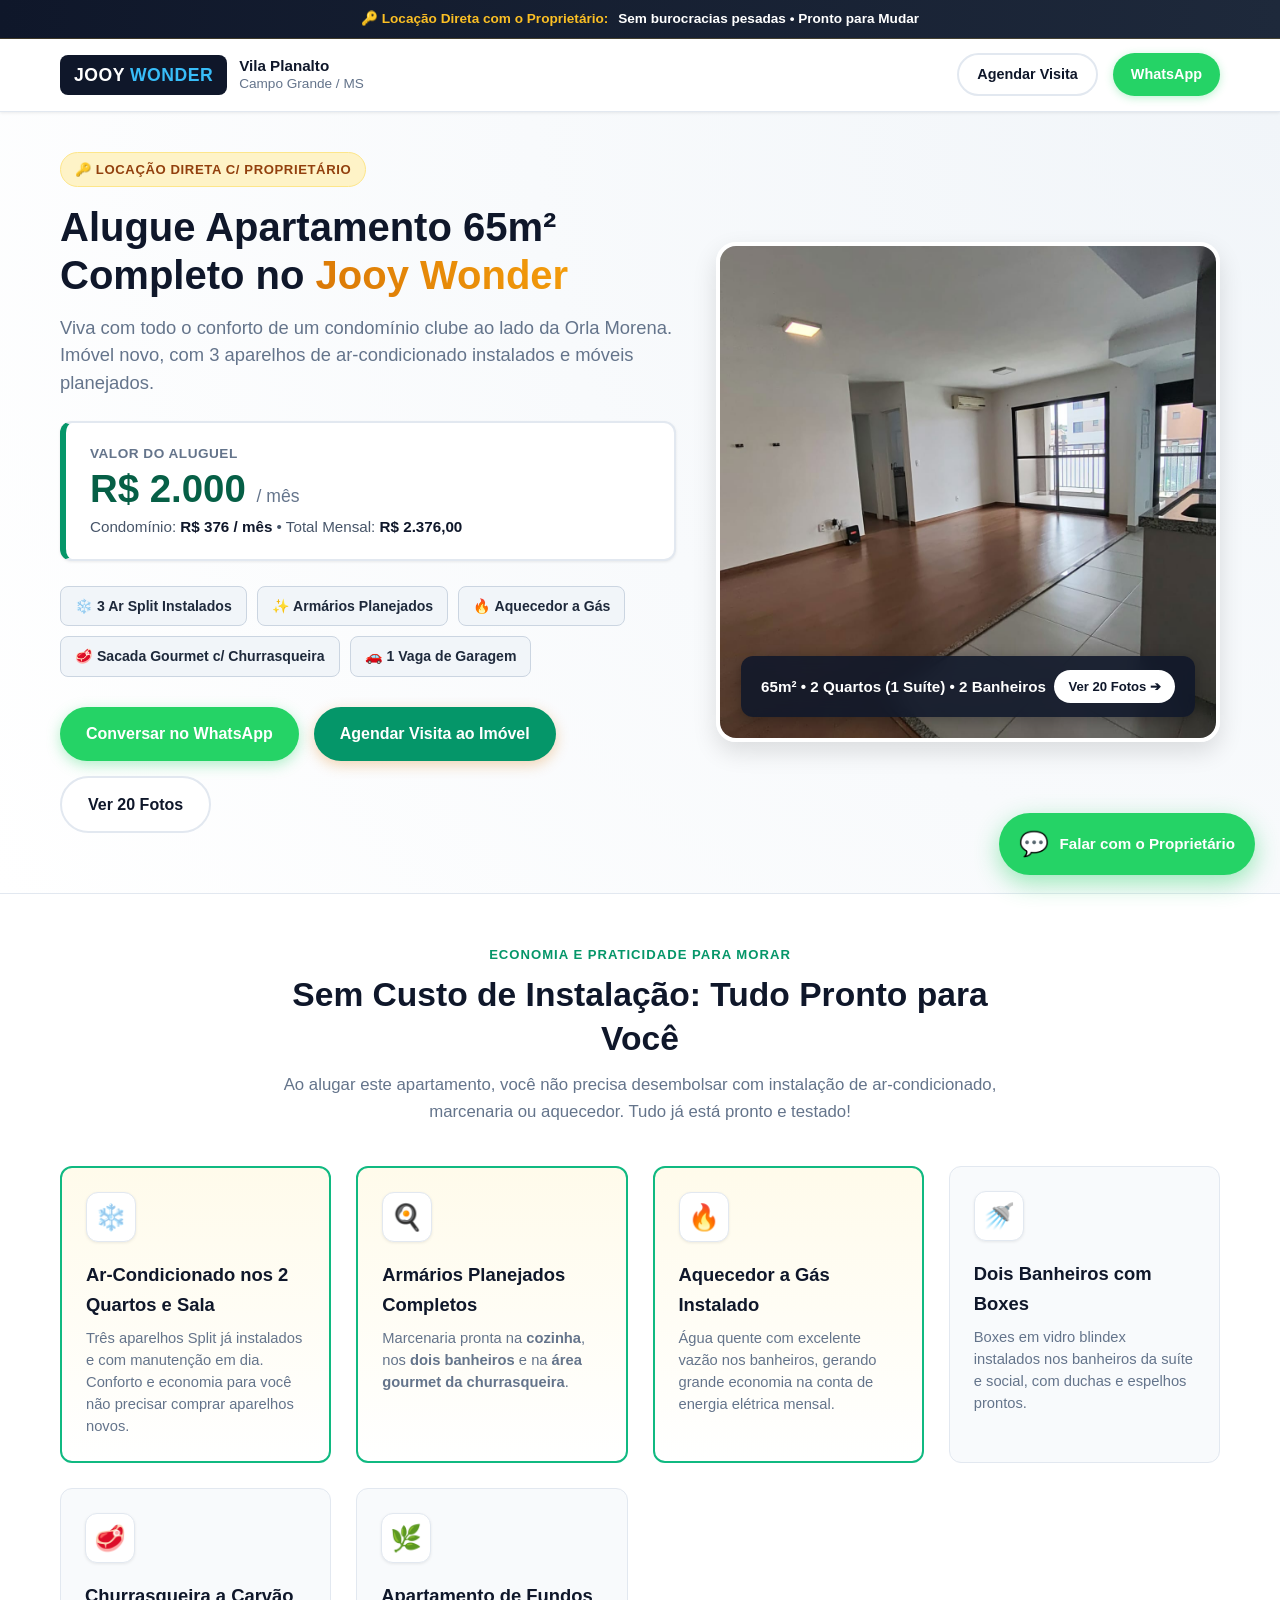
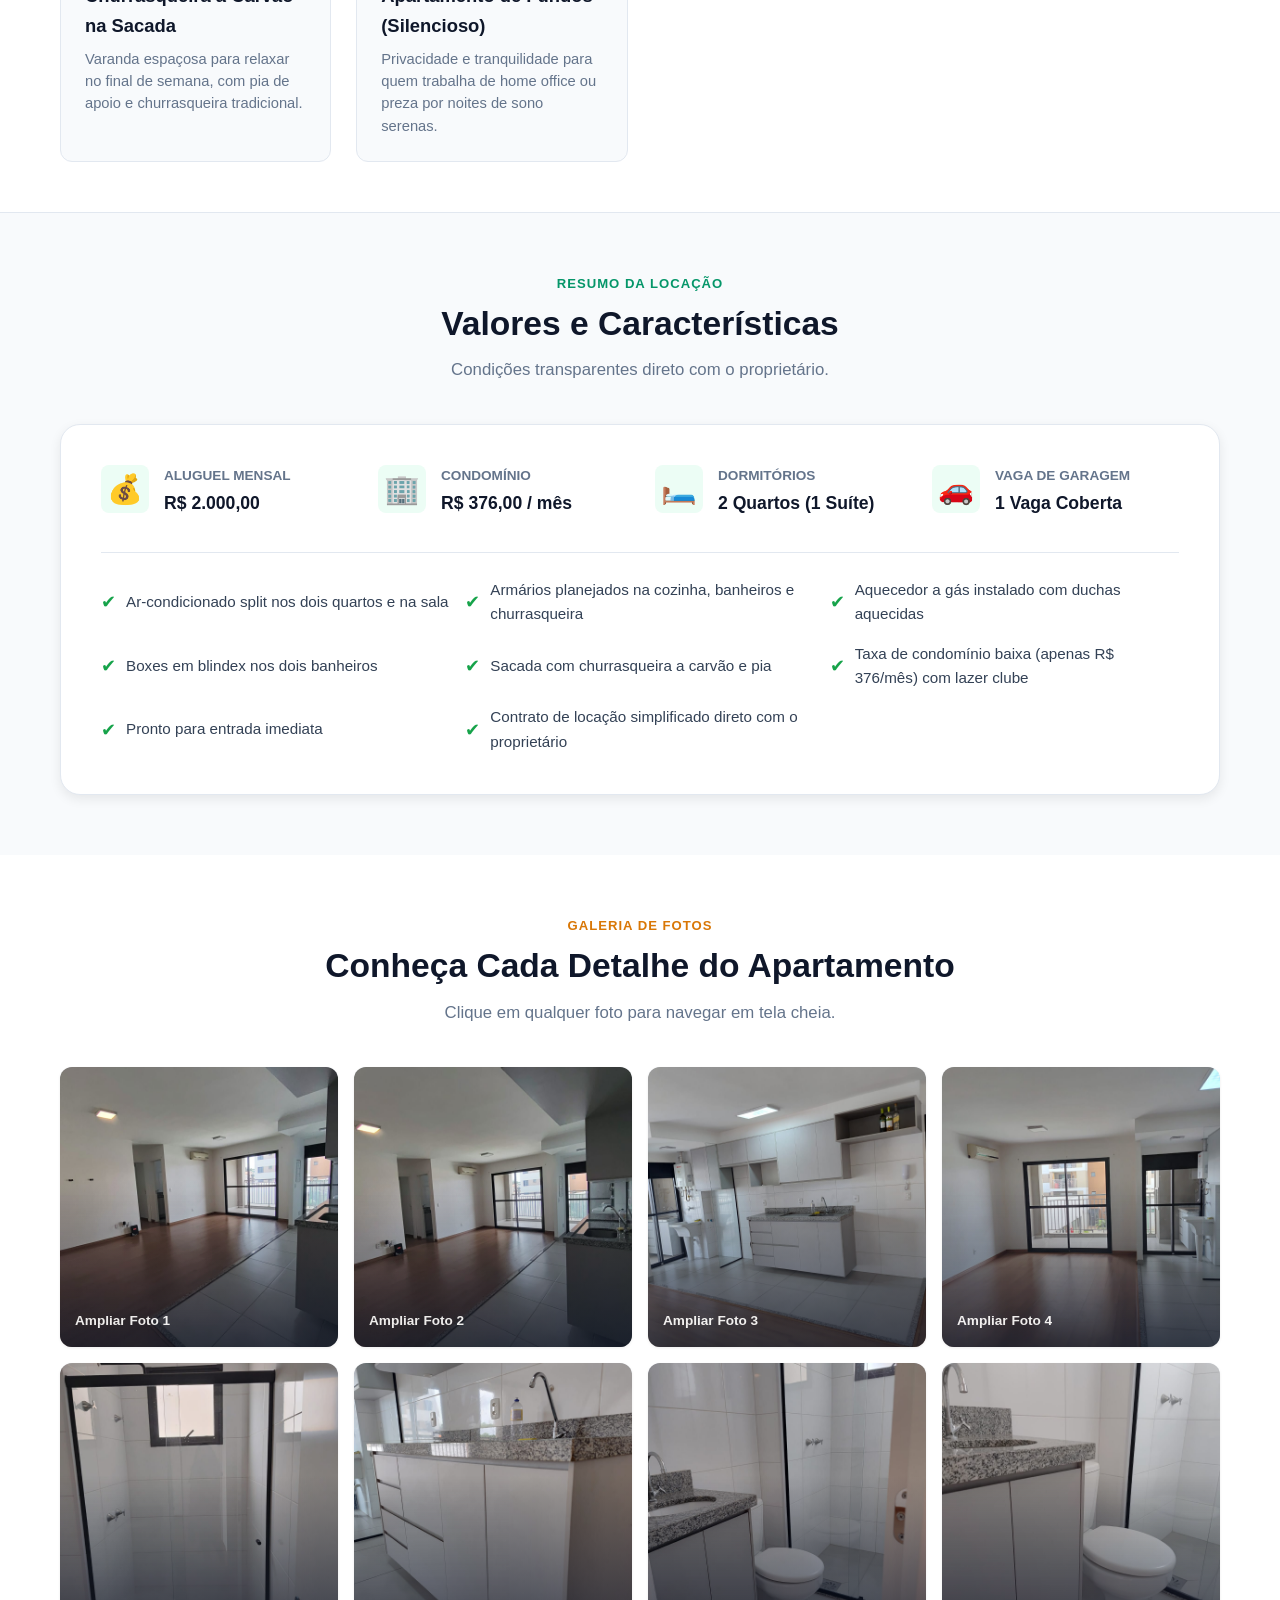
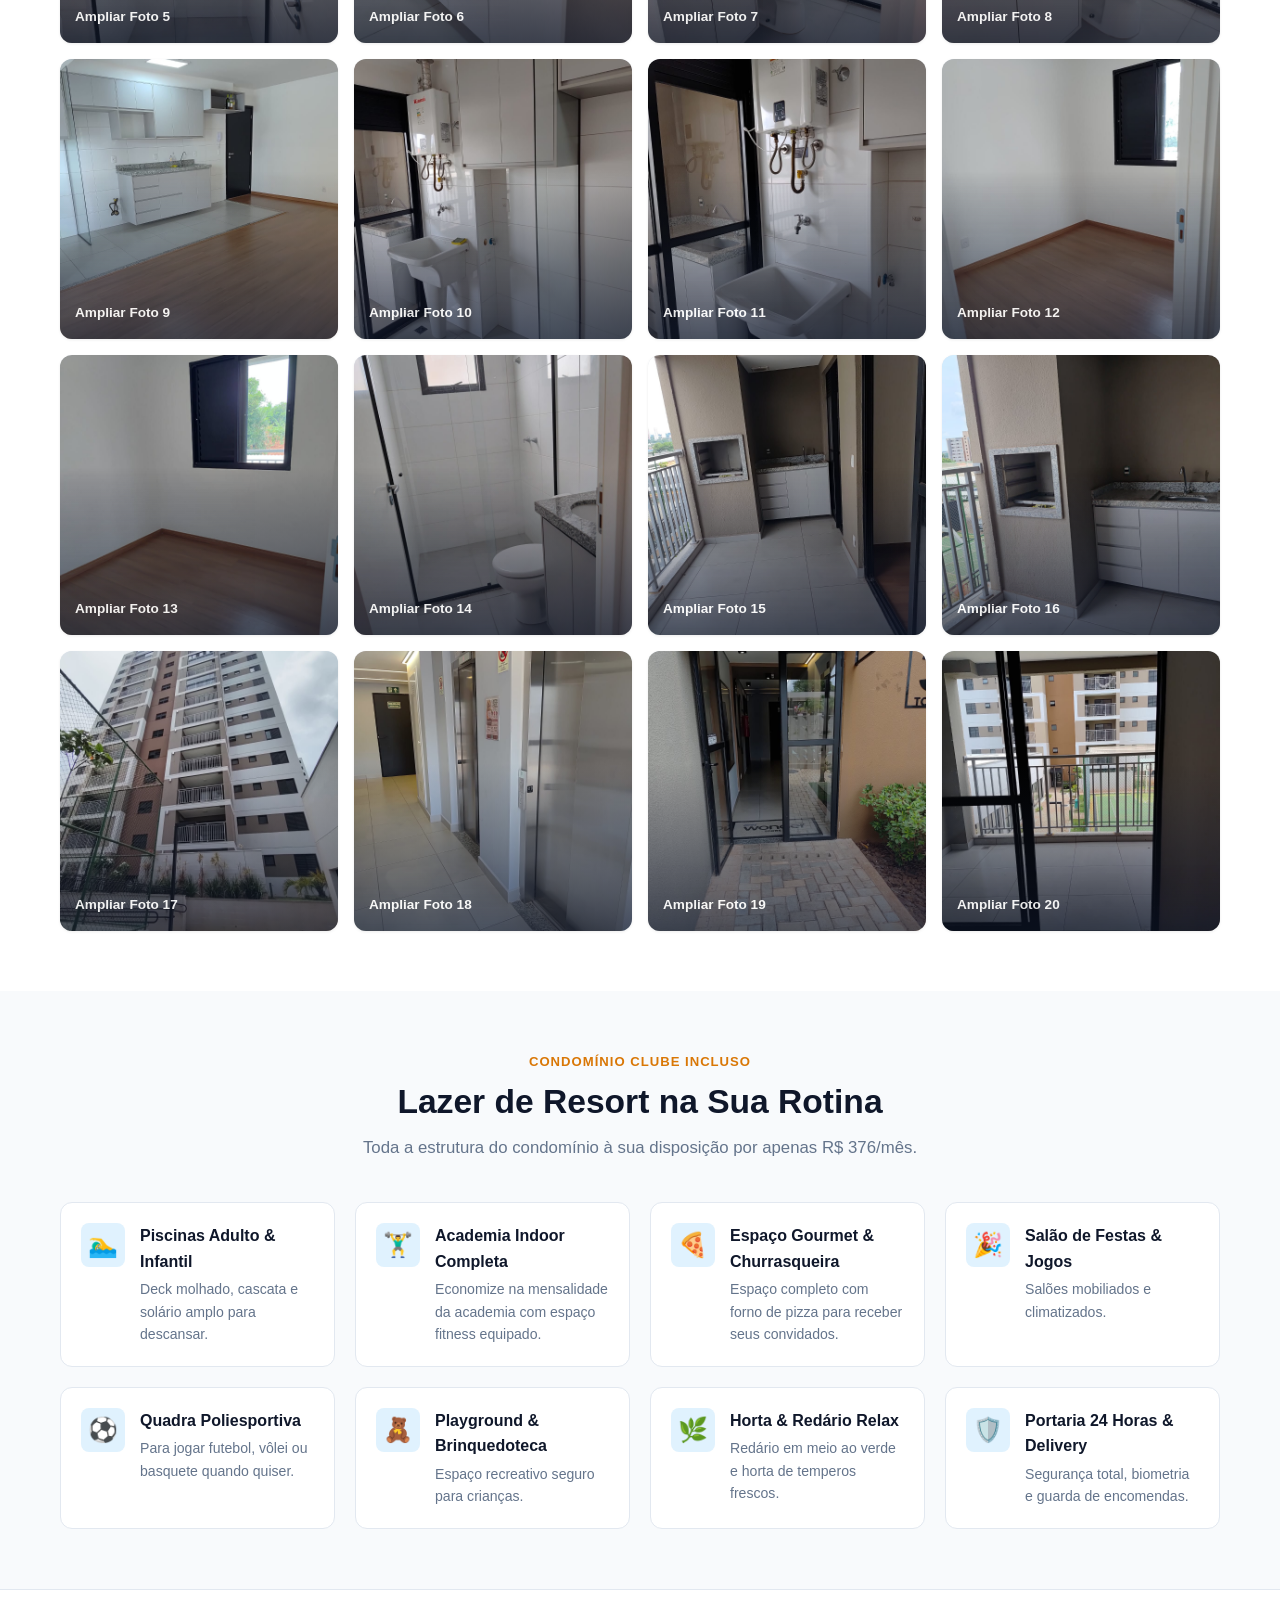
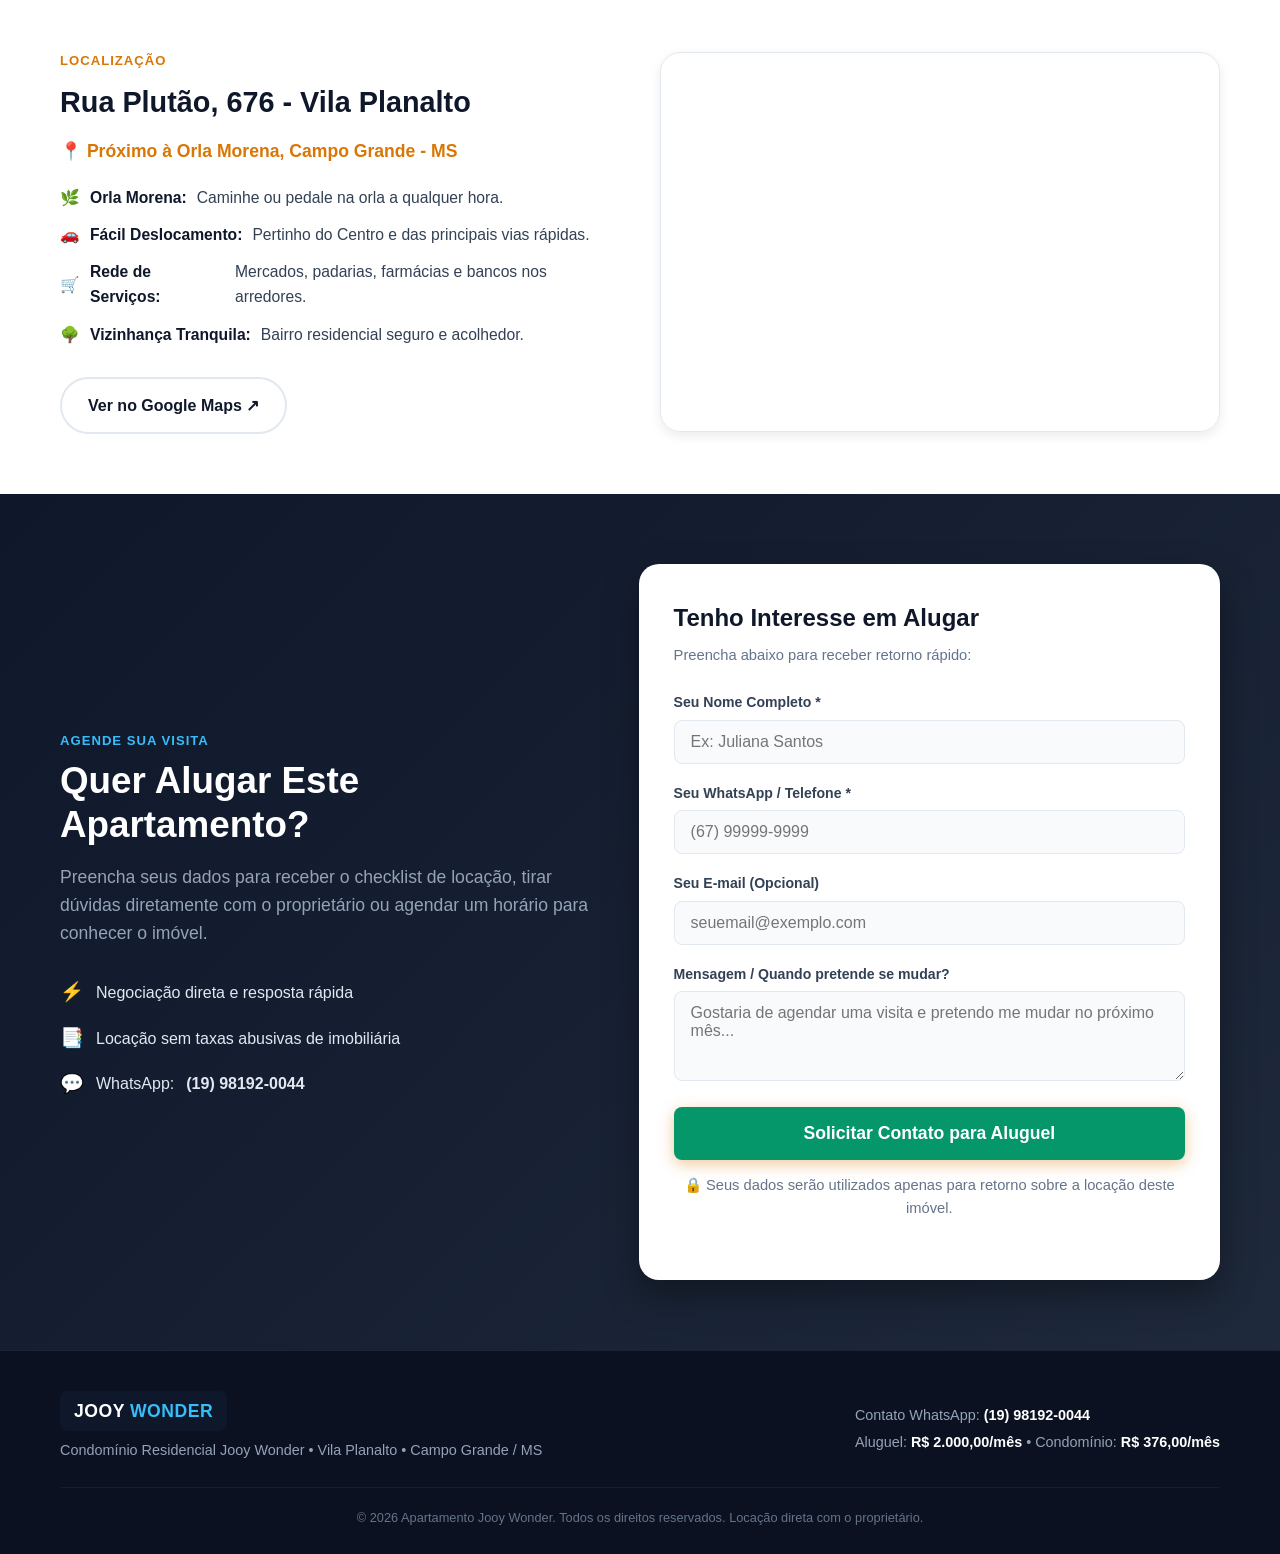
==== aluguel.html @ 32f5e523 "feat: landing pages Jooy Wonder (venda e aluguel), integracao sheets e gtm" ====
<!DOCTYPE html>
<html lang="pt-BR">
<head>
  <meta charset="UTF-8">
  <meta name="viewport" content="width=device-width, initial-scale=1.0">
  <title>Aluguel: Apartamento 65m² Jooy Wonder com Suíte, Churrasqueira e 3 Splits | Campo Grande/MS</title>
  <meta name="description" content="Aluguel direto de apartamento no Condomínio Jooy Wonder, Vila Planalto, Campo Grande/MS. R$ 2.000/mês + cond. R$ 376. 2 quartos (1 suíte), 3 ar split, armários planejados e aquecedor a gás.">

  <!-- Google Tag Manager -->
  <script>(function(w,d,s,l,i){w[l]=w[l]||[];w[l].push({'gtm.start':
  new Date().getTime(),event:'gtm.js'});var f=d.getElementsByTagName(s)[0],
  j=d.createElement(s),dl=l!='dataLayer'?'&l='+l:'';j.async=true;j.src=
  'https://www.googletagmanager.com/gtm.js?id='+i+dl;f.parentNode.insertBefore(j,f);
  })(window,document,'script','dataLayer','GTM-WONDER01');</script>
  <!-- End Google Tag Manager -->

  <!-- Folha de Estilos Principal -->
  <link rel="stylesheet" href="assets/css/style.css">
</head>
<body data-page-type="Aluguel">
  <!-- Google Tag Manager (noscript) -->
  <noscript><iframe src="https://www.googletagmanager.com/ns.html?id=GTM-WONDER01"
  height="0" width="0" style="display:none;visibility:hidden"></iframe></noscript>
  <!-- End Google Tag Manager (noscript) -->

  <!-- Barra Superior de Destaque -->
  <div class="top-notice-bar">
    🔑 Locação Direta com o Proprietário: <span>Sem burocracias pesadas • Pronto para Mudar</span>
  </div>

  <!-- Cabeçalho / Navbar -->
  <header class="site-header">
    <div class="container header-inner">
      <div class="logo-wrap">
        <div class="logo-badge">JOOY <span>WONDER</span></div>
        <div class="logo-sub">
          <strong>Vila Planalto</strong>
          Campo Grande / MS
        </div>
      </div>
      <div class="header-actions">
        <a href="#contato" class="btn btn-outline" style="padding: 8px 18px; font-size: 0.9rem;">Agendar Visita</a>
        <a href="https://wa.me/5519981920044" target="_blank" class="btn-header-wa btn-whatsapp">
          <span>WhatsApp</span>
        </a>
      </div>
    </div>
  </header>

  <!-- Hero Section -->
  <section class="hero-section">
    <div class="container hero-grid">
      <!-- Coluna da Esquerda: Textos e Chamada -->
      <div class="hero-text">
        <div class="tag-badge">🔑 Locação Direta c/ Proprietário</div>
        <h1 class="hero-title">
          Alugue Apartamento 65m² Completo no <span class="highlight">Jooy Wonder</span>
        </h1>
        <p class="hero-subtitle">
          Viva com todo o conforto de um condomínio clube ao lado da Orla Morena. Imóvel novo, com 3 aparelhos de ar-condicionado instalados e móveis planejados.
        </p>

        <!-- Preço e Condomínio -->
        <div class="price-card" style="border-left-color: #059669;">
          <div class="price-label">Valor do Aluguel</div>
          <div class="price-val" style="color: #065f46;">R$ 2.000 <span style="font-size: 1.1rem; font-weight: normal; color: var(--text-muted);">/ mês</span></div>
          <div class="price-sub">Condomínio: <strong>R$ 376 / mês</strong> • Total Mensal: <strong>R$ 2.376,00</strong></div>
        </div>

        <!-- Chips de Diferenciais Reais -->
        <div class="hero-chips">
          <div class="hero-chip">❄️ 3 Ar Split Instalados</div>
          <div class="hero-chip">✨ Armários Planejados</div>
          <div class="hero-chip">🔥 Aquecedor a Gás</div>
          <div class="hero-chip">🥩 Sacada Gourmet c/ Churrasqueira</div>
          <div class="hero-chip">🚗 1 Vaga de Garagem</div>
        </div>

        <!-- Ações do Hero -->
        <div class="hero-actions">
          <a href="https://wa.me/5519981920044" class="btn btn-whatsapp-hero btn-whatsapp">
            <span>Conversar no WhatsApp</span>
          </a>
          <a href="#contato" class="btn btn-primary" style="background-color: #059669;">
            Agendar Visita ao Imóvel
          </a>
          <a href="#galeria" class="btn btn-outline">
            Ver 20 Fotos
          </a>
        </div>
      </div>

      <!-- Coluna da Direita: Imagem de Destaque -->
      <div class="hero-media-wrapper">
        <img src="assets/images/foto-01.jpeg" alt="Apartamento para Aluguel Residencial Jooy Wonder" class="hero-image-main">
        <div class="hero-floating-badge">
          <div>
            <span>65m² • 2 Quartos (1 Suíte) • 2 Banheiros</span>
          </div>
          <a href="#galeria" class="btn-ver-fotos">Ver 20 Fotos ➔</a>
        </div>
      </div>
    </div>
  </section>

  <!-- Seção de Destaques Exclusivos (Ar, Planejados, Aquecedor, etc.) -->
  <section class="section-highlights">
    <div class="container">
      <div class="section-header">
        <div class="section-tag" style="color: #059669;">Economia e Praticidade para Morar</div>
        <h2 class="section-title">Sem Custo de Instalação: Tudo Pronto para Você</h2>
        <p class="section-desc">
          Ao alugar este apartamento, você não precisa desembolsar com instalação de ar-condicionado, marcenaria ou aquecedor. Tudo já está pronto e testado!
        </p>
      </div>

      <div class="highlights-grid">
        <!-- Card 1: 3 Ar-condicionados Split -->
        <div class="highlight-card featured-card" style="border-color: #10b981;">
          <div class="highlight-icon">❄️</div>
          <h4>Ar-Condicionado nos 2 Quartos e Sala</h4>
          <p>Três aparelhos Split já instalados e com manutenção em dia. Conforto e economia para você não precisar comprar aparelhos novos.</p>
        </div>

        <!-- Card 2: Armários Planejados -->
        <div class="highlight-card featured-card" style="border-color: #10b981;">
          <div class="highlight-icon">🍳</div>
          <h4>Armários Planejados Completos</h4>
          <p>Marcenaria pronta na <strong>cozinha</strong>, nos <strong>dois banheiros</strong> e na <strong>área gourmet da churrasqueira</strong>.</p>
        </div>

        <!-- Card 3: Aquecedor a Gás -->
        <div class="highlight-card featured-card" style="border-color: #10b981;">
          <div class="highlight-icon">🔥</div>
          <h4>Aquecedor a Gás Instalado</h4>
          <p>Água quente com excelente vazão nos banheiros, gerando grande economia na conta de energia elétrica mensal.</p>
        </div>

        <!-- Card 4: Boxes Blindex e Duchas -->
        <div class="highlight-card">
          <div class="highlight-icon">🚿</div>
          <h4>Dois Banheiros com Boxes</h4>
          <p>Boxes em vidro blindex instalados nos banheiros da suíte e social, com duchas e espelhos prontos.</p>
        </div>

        <!-- Card 5: Sacada Gourmet -->
        <div class="highlight-card">
          <div class="highlight-icon">🥩</div>
          <h4>Churrasqueira a Carvão na Sacada</h4>
          <p>Varanda espaçosa para relaxar no final de semana, com pia de apoio e churrasqueira tradicional.</p>
        </div>

        <!-- Card 6: Torre Silenciosa -->
        <div class="highlight-card">
          <div class="highlight-icon">🌿</div>
          <h4>Apartamento de Fundos (Silencioso)</h4>
          <p>Privacidade e tranquilidade para quem trabalha de home office ou preza por noites de sono serenas.</p>
        </div>
      </div>
    </div>
  </section>

  <!-- Ficha Técnica Completa -->
  <section class="section-specs">
    <div class="container">
      <div class="section-header">
        <div class="section-tag" style="color: #059669;">Resumo da Locação</div>
        <h2 class="section-title">Valores e Características</h2>
        <p class="section-desc">Condições transparentes direto com o proprietário.</p>
      </div>

      <div class="specs-wrapper">
        <div class="specs-grid">
          <div class="spec-item">
            <div class="spec-item-icon" style="background:#ecfdf5; color:#059669;">💰</div>
            <div class="spec-item-info">
              <h5>Aluguel Mensal</h5>
              <p>R$ 2.000,00</p>
            </div>
          </div>
          <div class="spec-item">
            <div class="spec-item-icon" style="background:#ecfdf5; color:#059669;">🏢</div>
            <div class="spec-item-info">
              <h5>Condomínio</h5>
              <p>R$ 376,00 / mês</p>
            </div>
          </div>
          <div class="spec-item">
            <div class="spec-item-icon" style="background:#ecfdf5; color:#059669;">🛏️</div>
            <div class="spec-item-info">
              <h5>Dormitórios</h5>
              <p>2 Quartos (1 Suíte)</p>
            </div>
          </div>
          <div class="spec-item">
            <div class="spec-item-icon" style="background:#ecfdf5; color:#059669;">🚗</div>
            <div class="spec-item-info">
              <h5>Vaga de Garagem</h5>
              <p>1 Vaga Coberta</p>
            </div>
          </div>
        </div>

        <div class="spec-features-list">
          <div class="feature-check-item">
            <span class="check">✔</span> Ar-condicionado split nos dois quartos e na sala
          </div>
          <div class="feature-check-item">
            <span class="check">✔</span> Armários planejados na cozinha, banheiros e churrasqueira
          </div>
          <div class="feature-check-item">
            <span class="check">✔</span> Aquecedor a gás instalado com duchas aquecidas
          </div>
          <div class="feature-check-item">
            <span class="check">✔</span> Boxes em blindex nos dois banheiros
          </div>
          <div class="feature-check-item">
            <span class="check">✔</span> Sacada com churrasqueira a carvão e pia
          </div>
          <div class="feature-check-item">
            <span class="check">✔</span> Taxa de condomínio baixa (apenas R$ 376/mês) com lazer clube
          </div>
          <div class="feature-check-item">
            <span class="check">✔</span> Pronto para entrada imediata
          </div>
          <div class="feature-check-item">
            <span class="check">✔</span> Contrato de locação simplificado direto com o proprietário
          </div>
        </div>
      </div>
    </div>
  </section>

  <!-- Galeria com as 20 Fotos Reais -->
  <section class="section-gallery" id="galeria">
    <div class="container">
      <div class="section-header">
        <div class="section-tag">Galeria de Fotos</div>
        <h2 class="section-title">Conheça Cada Detalhe do Apartamento</h2>
        <p class="section-desc">Clique em qualquer foto para navegar em tela cheia.</p>
      </div>

      <div class="gallery-grid">
        <div class="gallery-card">
          <img src="assets/images/foto-01.jpeg" class="gallery-thumb" alt="Sala ampla e conceito aberto">
          <div class="gallery-overlay"><span>Ampliar Foto 1</span></div>
        </div>
        <div class="gallery-card">
          <img src="assets/images/foto-02.jpeg" class="gallery-thumb" alt="Cozinha com armários sob medida">
          <div class="gallery-overlay"><span>Ampliar Foto 2</span></div>
        </div>
        <div class="gallery-card">
          <img src="assets/images/foto-03.jpeg" class="gallery-thumb" alt="Varanda gourmet e churrasqueira">
          <div class="gallery-overlay"><span>Ampliar Foto 3</span></div>
        </div>
        <div class="gallery-card">
          <img src="assets/images/foto-04.jpeg" class="gallery-thumb" alt="Suíte com ar-condicionado instalado">
          <div class="gallery-overlay"><span>Ampliar Foto 4</span></div>
        </div>
        <div class="gallery-card">
          <img src="assets/images/foto-05.jpeg" class="gallery-thumb" alt="Banheiro privativo da suíte">
          <div class="gallery-overlay"><span>Ampliar Foto 5</span></div>
        </div>
        <div class="gallery-card">
          <img src="assets/images/foto-06.jpeg" class="gallery-thumb" alt="Segundo dormitório climatizado">
          <div class="gallery-overlay"><span>Ampliar Foto 6</span></div>
        </div>
        <div class="gallery-card">
          <img src="assets/images/foto-07.jpeg" class="gallery-thumb" alt="Banheiro social completo com box">
          <div class="gallery-overlay"><span>Ampliar Foto 7</span></div>
        </div>
        <div class="gallery-card">
          <img src="assets/images/foto-08.jpeg" class="gallery-thumb" alt="Aquecedor a gás instalado">
          <div class="gallery-overlay"><span>Ampliar Foto 8</span></div>
        </div>
        <div class="gallery-card">
          <img src="assets/images/foto-09.jpeg" class="gallery-thumb" alt="Armários e bancada">
          <div class="gallery-overlay"><span>Ampliar Foto 9</span></div>
        </div>
        <div class="gallery-card">
          <img src="assets/images/foto-10.jpeg" class="gallery-thumb" alt="Churrasqueira com armário">
          <div class="gallery-overlay"><span>Ampliar Foto 10</span></div>
        </div>
        <div class="gallery-card">
          <img src="assets/images/foto-11.jpeg" class="gallery-thumb" alt="Living aconchegante">
          <div class="gallery-overlay"><span>Ampliar Foto 11</span></div>
        </div>
        <div class="gallery-card">
          <img src="assets/images/foto-12.jpeg" class="gallery-thumb" alt="Piso e acabamento impecáveis">
          <div class="gallery-overlay"><span>Ampliar Foto 12</span></div>
        </div>
        <div class="gallery-card">
          <img src="assets/images/foto-13.jpeg" class="gallery-thumb" alt="Pia e área de serviço">
          <div class="gallery-overlay"><span>Ampliar Foto 13</span></div>
        </div>
        <div class="gallery-card">
          <img src="assets/images/foto-14.jpeg" class="gallery-thumb" alt="Ducha com aquecimento">
          <div class="gallery-overlay"><span>Ampliar Foto 14</span></div>
        </div>
        <div class="gallery-card">
          <img src="assets/images/foto-15.jpeg" class="gallery-thumb" alt="Luz natural abundante">
          <div class="gallery-overlay"><span>Ampliar Foto 15</span></div>
        </div>
        <div class="gallery-card">
          <img src="assets/images/foto-16.jpeg" class="gallery-thumb" alt="Circulação interna">
          <div class="gallery-overlay"><span>Ampliar Foto 16</span></div>
        </div>
        <div class="gallery-card">
          <img src="assets/images/foto-17.jpeg" class="gallery-thumb" alt="Lazer do Jooy Wonder">
          <div class="gallery-overlay"><span>Ampliar Foto 17</span></div>
        </div>
        <div class="gallery-card">
          <img src="assets/images/foto-18.jpeg" class="gallery-thumb" alt="Hall e portaria 24h">
          <div class="gallery-overlay"><span>Ampliar Foto 18</span></div>
        </div>
        <div class="gallery-card">
          <img src="assets/images/foto-19.jpeg" class="gallery-thumb" alt="Piscina com deck molhado">
          <div class="gallery-overlay"><span>Ampliar Foto 19</span></div>
        </div>
        <div class="gallery-card">
          <img src="assets/images/foto-20.jpeg" class="gallery-thumb" alt="Fachada e condomínio clube">
          <div class="gallery-overlay"><span>Ampliar Foto 20</span></div>
        </div>
      </div>
    </div>
  </section>

  <!-- Modal Lightbox para Ampliação -->
  <div class="lightbox-modal" id="lightbox-modal">
    <div class="lightbox-content">
      <div class="lightbox-controls">
        <span class="lightbox-counter" id="lightbox-counter">1 de 20</span>
        <button class="lightbox-close" id="lightbox-close" title="Fechar (ESC)">&times;</button>
      </div>
      <img src="" alt="Foto ampliada" class="lightbox-image" id="lightbox-image">
      <button class="lightbox-nav-btn lightbox-prev" id="lightbox-prev" title="Anterior">&#10094;</button>
      <button class="lightbox-nav-btn lightbox-next" id="lightbox-next" title="Próxima">&#10095;</button>
    </div>
  </div>

  <!-- Estrutura de Lazer do Condomínio Clube Jooy Wonder -->
  <section class="section-condo">
    <div class="container">
      <div class="section-header">
        <div class="section-tag">Condomínio Clube Incluso</div>
        <h2 class="section-title">Lazer de Resort na Sua Rotina</h2>
        <p class="section-desc">Toda a estrutura do condomínio à sua disposição por apenas R$ 376/mês.</p>
      </div>

      <div class="amenities-grid">
        <div class="amenity-card">
          <div class="amenity-icon">🏊‍♂️</div>
          <div class="amenity-info">
            <h5>Piscinas Adulto & Infantil</h5>
            <p>Deck molhado, cascata e solário amplo para descansar.</p>
          </div>
        </div>
        <div class="amenity-card">
          <div class="amenity-icon">🏋️‍♂️</div>
          <div class="amenity-info">
            <h5>Academia Indoor Completa</h5>
            <p>Economize na mensalidade da academia com espaço fitness equipado.</p>
          </div>
        </div>
        <div class="amenity-card">
          <div class="amenity-icon">🍕</div>
          <div class="amenity-info">
            <h5>Espaço Gourmet & Churrasqueira</h5>
            <p>Espaço completo com forno de pizza para receber seus convidados.</p>
          </div>
        </div>
        <div class="amenity-card">
          <div class="amenity-icon">🎉</div>
          <div class="amenity-info">
            <h5>Salão de Festas & Jogos</h5>
            <p>Salões mobiliados e climatizados.</p>
          </div>
        </div>
        <div class="amenity-card">
          <div class="amenity-icon">⚽</div>
          <div class="amenity-info">
            <h5>Quadra Poliesportiva</h5>
            <p>Para jogar futebol, vôlei ou basquete quando quiser.</p>
          </div>
        </div>
        <div class="amenity-card">
          <div class="amenity-icon">🧸</div>
          <div class="amenity-info">
            <h5>Playground & Brinquedoteca</h5>
            <p>Espaço recreativo seguro para crianças.</p>
          </div>
        </div>
        <div class="amenity-card">
          <div class="amenity-icon">🌿</div>
          <div class="amenity-info">
            <h5>Horta & Redário Relax</h5>
            <p>Redário em meio ao verde e horta de temperos frescos.</p>
          </div>
        </div>
        <div class="amenity-card">
          <div class="amenity-icon">🛡️</div>
          <div class="amenity-info">
            <h5>Portaria 24 Horas & Delivery</h5>
            <p>Segurança total, biometria e guarda de encomendas.</p>
          </div>
        </div>
      </div>
    </div>
  </section>

  <!-- Localização -->
  <section class="section-location">
    <div class="container location-grid">
      <div class="location-details">
        <div class="section-tag">Localização</div>
        <h3>Rua Plutão, 676 - Vila Planalto</h3>
        <div class="location-address">
          📍 Próximo à Orla Morena, Campo Grande - MS
        </div>
        <ul class="location-points">
          <li>🌿 <strong>Orla Morena:</strong> Caminhe ou pedale na orla a qualquer hora.</li>
          <li>🚗 <strong>Fácil Deslocamento:</strong> Pertinho do Centro e das principais vias rápidas.</li>
          <li>🛒 <strong>Rede de Serviços:</strong> Mercados, padarias, farmácias e bancos nos arredores.</li>
          <li>🌳 <strong>Vizinhança Tranquila:</strong> Bairro residencial seguro e acolhedor.</li>
        </ul>
        <a href="https://maps.google.com/?q=Rua+Plutao+676+Campo+Grande+MS" target="_blank" class="btn btn-outline">
          Ver no Google Maps ↗
        </a>
      </div>

      <div class="map-wrapper">
        <iframe 
          title="Mapa Jooy Wonder"
          src="https://maps.google.com/maps?q=Rua%20Plut%C3%A3o,%20676,%20Vila%20Planalto,%20Campo%20Grande%20-%20MS&t=&z=15&ie=UTF8&iwloc=&output=embed" 
          loading="lazy">
        </iframe>
      </div>
    </div>
  </section>

  <!-- Seção de Captação de Leads / Funil de Locação -->
  <section class="section-lead-funnel" id="contato">
    <div class="container funnel-container">
      <div class="funnel-text">
        <div class="section-tag" style="color: #38bdf8;">Agende Sua Visita</div>
        <h2>Quer Alugar Este Apartamento?</h2>
        <p>Preencha seus dados para receber o checklist de locação, tirar dúvidas diretamente com o proprietário ou agendar um horário para conhecer o imóvel.</p>
        
        <ul class="funnel-benefits">
          <li><span class="icon">⚡</span> Negociação direta e resposta rápida</li>
          <li><span class="icon">📑</span> Locação sem taxas abusivas de imobiliária</li>
          <li><span class="icon">💬</span> WhatsApp: <strong class="whatsapp-display-number">(19) 98192-0044</strong></li>
        </ul>
      </div>

      <!-- Formulário de Captação -->
      <div class="funnel-form-card">
        <h3>Tenho Interesse em Alugar</h3>
        <p>Preencha abaixo para receber retorno rápido:</p>

        <form id="lead-form">
          <div class="form-group">
            <label for="nome">Seu Nome Completo *</label>
            <input type="text" id="nome" name="nome" class="form-control" placeholder="Ex: Juliana Santos" required>
          </div>

          <div class="form-group">
            <label for="whatsapp">Seu WhatsApp / Telefone *</label>
            <input type="tel" id="whatsapp" name="whatsapp" class="form-control" placeholder="(67) 99999-9999" required>
          </div>

          <div class="form-group">
            <label for="email">Seu E-mail (Opcional)</label>
            <input type="email" id="email" name="email" class="form-control" placeholder="seuemail@exemplo.com">
          </div>

          <div class="form-group">
            <label for="mensagem">Mensagem / Quando pretende se mudar?</label>
            <textarea id="mensagem" name="mensagem" class="form-control" placeholder="Gostaria de agendar uma visita e pretendo me mudar no próximo mês..."></textarea>
          </div>

          <button type="submit" id="btn-submit-lead" class="btn btn-submit-funnel" style="background-color: #059669;">
            Solicitar Contato para Aluguel
          </button>

          <p class="form-privacy-note">
            🔒 Seus dados serão utilizados apenas para retorno sobre a locação deste imóvel.
          </p>

          <div id="form-feedback" class="form-feedback"></div>
        </form>
      </div>
    </div>
  </section>

  <!-- Botão Flutuante de WhatsApp -->
  <a href="https://wa.me/5519981920044" target="_blank" class="floating-whatsapp btn-whatsapp" title="Falar no WhatsApp">
    <span class="floating-whatsapp-icon">💬</span>
    <span>Falar com o Proprietário</span>
  </a>

  <!-- Rodapé -->
  <footer class="site-footer">
    <div class="container">
      <div class="footer-inner">
        <div>
          <div class="logo-badge" style="display:inline-block; margin-bottom:8px;">JOOY <span>WONDER</span></div>
          <p>Condomínio Residencial Jooy Wonder • Vila Planalto • Campo Grande / MS</p>
        </div>
        <div class="footer-contact">
          <p>Contato WhatsApp: <strong class="whatsapp-display-number">(19) 98192-0044</strong></p>
          <p>Aluguel: <strong>R$ 2.000,00/mês</strong> • Condomínio: <strong>R$ 376,00/mês</strong></p>
        </div>
      </div>
      <div class="footer-bottom">
        &copy; 2026 Apartamento Jooy Wonder. Todos os direitos reservados. Locação direta com o proprietário.
      </div>
    </div>
  </footer>

  <!-- Scripts do Projeto -->
  <script src="assets/js/config.js"></script>
  <script src="assets/js/tracking.js"></script>
  <script src="assets/js/app.js"></script>
</body>
</html>
---- assets/css/style.css ----
/* ==========================================================================
   RESIDENCIAL JOOY WONDER - ESTILOS PRINCIPAIS (CRO & DESIGN PREMIUM)
   ========================================================================== */

:root {
  --primary: #0f172a;       /* Slate / Navy profundo */
  --primary-light: #1e293b;
  --accent: #d97706;        /* Dourado / Âmbar requintado */
  --accent-hover: #b45309;
  --whatsapp: #25d366;      /* Verde oficial WhatsApp */
  --whatsapp-hover: #1ebd5a;
  --text-main: #1e293b;
  --text-muted: #64748b;
  --bg-light: #f8fafc;
  --bg-white: #ffffff;
  --border-color: #e2e8f0;
  --shadow-sm: 0 1px 3px rgba(0, 0, 0, 0.08);
  --shadow-md: 0 4px 12px rgba(0, 0, 0, 0.08);
  --shadow-lg: 0 10px 25px rgba(0, 0, 0, 0.12);
  --radius-sm: 8px;
  --radius-md: 12px;
  --radius-lg: 20px;
  --font-family: -apple-system, BlinkMacSystemFont, "Segoe UI", Roboto, Helvetica, Arial, sans-serif;
}

* {
  box-sizing: border-box;
  margin: 0;
  padding: 0;
}

html {
  scroll-behavior: smooth;
  font-size: 16px;
}

body {
  font-family: var(--font-family);
  color: var(--text-main);
  background-color: var(--bg-light);
  line-height: 1.6;
  -webkit-font-smoothing: antialiased;
}

img {
  max-width: 100%;
  height: auto;
  display: block;
}

a {
  text-decoration: none;
  color: inherit;
  transition: all 0.25s ease;
}

.container {
  width: 100%;
  max-width: 1200px;
  margin: 0 auto;
  padding: 0 20px;
}

/* ==========================================================================
   BARRA SUPERIOR DE ALERTA / ANÚNCIO
   ========================================================================== */
.top-notice-bar {
  background: linear-gradient(90deg, #0f172a 0%, #1e293b 100%);
  color: #fbbf24;
  font-size: 0.85rem;
  font-weight: 600;
  padding: 8px 15px;
  text-align: center;
  border-bottom: 1px solid rgba(251, 191, 36, 0.2);
}

.top-notice-bar span {
  color: #ffffff;
  margin-left: 6px;
}

/* ==========================================================================
   HEADER / NAVBAR
   ========================================================================== */
.site-header {
  background-color: #ffffff;
  border-bottom: 1px solid var(--border-color);
  position: sticky;
  top: 0;
  z-index: 100;
  box-shadow: var(--shadow-sm);
}

.header-inner {
  display: flex;
  justify-content: space-between;
  align-items: center;
  height: 72px;
}

.logo-wrap {
  display: flex;
  align-items: center;
  gap: 12px;
}

.logo-badge {
  background: #0f172a;
  color: #ffffff;
  font-weight: 800;
  font-size: 1.1rem;
  padding: 6px 14px;
  border-radius: var(--radius-sm);
  letter-spacing: 0.5px;
}

.logo-badge span {
  color: #38bdf8;
}

.logo-sub {
  font-size: 0.85rem;
  color: var(--text-muted);
  line-height: 1.2;
}

.logo-sub strong {
  display: block;
  color: var(--primary);
  font-size: 0.95rem;
}

.header-actions {
  display: flex;
  align-items: center;
  gap: 15px;
}

.nav-toggle-page {
  font-size: 0.88rem;
  font-weight: 600;
  color: var(--primary);
  background: #f1f5f9;
  padding: 8px 14px;
  border-radius: 30px;
  border: 1px solid var(--border-color);
}

.nav-toggle-page:hover {
  background: #e2e8f0;
  color: var(--accent);
}

.btn-header-wa {
  display: inline-flex;
  align-items: center;
  gap: 8px;
  background-color: var(--whatsapp);
  color: #ffffff;
  font-weight: 700;
  font-size: 0.9rem;
  padding: 10px 18px;
  border-radius: 30px;
  box-shadow: 0 2px 8px rgba(37, 211, 102, 0.3);
}

.btn-header-wa:hover {
  background-color: var(--whatsapp-hover);
  transform: translateY(-1px);
}

/* ==========================================================================
   HERO SECTION
   ========================================================================== */
.hero-section {
  padding: 40px 0 60px;
  background: radial-gradient(circle at top right, #f1f5f9 0%, #ffffff 100%);
  border-bottom: 1px solid var(--border-color);
}

.hero-grid {
  display: grid;
  grid-template-columns: 1.1fr 0.9fr;
  gap: 40px;
  align-items: center;
}

.tag-badge {
  display: inline-flex;
  align-items: center;
  gap: 6px;
  background-color: #fef3c7;
  color: #92400e;
  font-size: 0.82rem;
  font-weight: 700;
  text-transform: uppercase;
  letter-spacing: 0.6px;
  padding: 6px 14px;
  border-radius: 30px;
  margin-bottom: 16px;
  border: 1px solid #fde68a;
}

.hero-title {
  font-size: 2.5rem;
  font-weight: 800;
  line-height: 1.2;
  color: var(--primary);
  margin-bottom: 15px;
}

.hero-title .highlight {
  color: var(--accent);
  background: -webkit-linear-gradient(45deg, #d97706, #f59e0b);
  -webkit-background-clip: text;
  -webkit-text-fill-color: transparent;
}

.hero-subtitle {
  font-size: 1.15rem;
  color: var(--text-muted);
  margin-bottom: 24px;
  line-height: 1.5;
}

.price-card {
  background: #ffffff;
  border: 2px solid #e2e8f0;
  border-left: 6px solid var(--accent);
  padding: 20px 24px;
  border-radius: var(--radius-md);
  margin-bottom: 25px;
  box-shadow: var(--shadow-sm);
}

.price-label {
  font-size: 0.85rem;
  font-weight: 700;
  text-transform: uppercase;
  color: var(--text-muted);
  letter-spacing: 0.5px;
}

.price-val {
  font-size: 2.4rem;
  font-weight: 800;
  color: var(--primary);
  line-height: 1.1;
  margin: 4px 0;
}

.price-sub {
  font-size: 0.95rem;
  color: #475569;
}

.price-sub strong {
  color: #0f172a;
}

.hero-chips {
  display: flex;
  flex-wrap: wrap;
  gap: 10px;
  margin-bottom: 30px;
}

.hero-chip {
  display: inline-flex;
  align-items: center;
  gap: 6px;
  background: #f1f5f9;
  border: 1px solid #cbd5e1;
  padding: 8px 14px;
  border-radius: var(--radius-sm);
  font-size: 0.88rem;
  font-weight: 600;
  color: #1e293b;
}

.hero-actions {
  display: flex;
  flex-wrap: wrap;
  gap: 15px;
}

.btn {
  display: inline-flex;
  align-items: center;
  justify-content: center;
  gap: 10px;
  font-size: 1rem;
  font-weight: 700;
  padding: 14px 26px;
  border-radius: 30px;
  cursor: pointer;
  border: none;
  transition: all 0.25s ease;
  text-align: center;
}

.btn-primary {
  background-color: var(--accent);
  color: #ffffff;
  box-shadow: 0 4px 14px rgba(217, 119, 6, 0.3);
}

.btn-primary:hover {
  background-color: var(--accent-hover);
  transform: translateY(-2px);
  box-shadow: 0 6px 18px rgba(217, 119, 6, 0.4);
}

.btn-whatsapp-hero {
  background-color: var(--whatsapp);
  color: #ffffff;
  box-shadow: 0 4px 14px rgba(37, 211, 102, 0.35);
}

.btn-whatsapp-hero:hover {
  background-color: var(--whatsapp-hover);
  transform: translateY(-2px);
  box-shadow: 0 6px 18px rgba(37, 211, 102, 0.45);
}

.btn-outline {
  background-color: #ffffff;
  color: var(--primary);
  border: 2px solid var(--border-color);
}

.btn-outline:hover {
  border-color: var(--primary);
  background-color: #f8fafc;
}

/* Coluna Direita do Hero (Fotos de destaque) */
.hero-media-wrapper {
  position: relative;
}

.hero-image-main {
  width: 100%;
  height: 500px;
  object-fit: cover;
  border-radius: var(--radius-lg);
  box-shadow: var(--shadow-lg);
  border: 4px solid #ffffff;
}

.hero-floating-badge {
  position: absolute;
  bottom: 25px;
  left: 25px;
  right: 25px;
  background: rgba(15, 23, 42, 0.88);
  backdrop-filter: blur(8px);
  color: #ffffff;
  padding: 14px 20px;
  border-radius: var(--radius-md);
  display: flex;
  justify-content: space-between;
  align-items: center;
  box-shadow: 0 4px 15px rgba(0, 0, 0, 0.3);
}

.hero-floating-badge span {
  font-size: 0.95rem;
  font-weight: 600;
}

.hero-floating-badge .btn-ver-fotos {
  background: #ffffff;
  color: #0f172a;
  font-size: 0.82rem;
  font-weight: 700;
  padding: 6px 14px;
  border-radius: 20px;
}

/* ==========================================================================
   SEÇÃO DE DESTAQUES EXCLUSIVOS (AR-CONDICIONADO, MÓVEIS, ETC.)
   ========================================================================== */
.section-highlights {
  padding: 50px 0;
  background-color: #ffffff;
  border-bottom: 1px solid var(--border-color);
}

.section-header {
  text-align: center;
  max-width: 750px;
  margin: 0 auto 40px;
}

.section-tag {
  color: var(--accent);
  font-weight: 700;
  text-transform: uppercase;
  font-size: 0.82rem;
  letter-spacing: 1px;
  margin-bottom: 8px;
}

.section-title {
  font-size: 2.1rem;
  font-weight: 800;
  color: var(--primary);
  line-height: 1.3;
  margin-bottom: 12px;
}

.section-desc {
  font-size: 1.05rem;
  color: var(--text-muted);
}

.highlights-grid {
  display: grid;
  grid-template-columns: repeat(auto-fit, minmax(260px, 1fr));
  gap: 25px;
}

.highlight-card {
  background: var(--bg-light);
  border: 1px solid var(--border-color);
  border-radius: var(--radius-md);
  padding: 24px;
  transition: all 0.3s ease;
  position: relative;
  overflow: hidden;
}

.highlight-card:hover {
  transform: translateY(-4px);
  box-shadow: var(--shadow-md);
  border-color: #cbd5e1;
}

.highlight-card.featured-card {
  border: 2px solid #f59e0b;
  background: linear-gradient(180deg, #fffbeb 0%, #ffffff 100%);
}

.highlight-icon {
  width: 50px;
  height: 50px;
  background: #ffffff;
  border-radius: 12px;
  display: flex;
  align-items: center;
  justify-content: center;
  font-size: 1.6rem;
  margin-bottom: 18px;
  box-shadow: var(--shadow-sm);
  border: 1px solid var(--border-color);
}

.highlight-card h4 {
  font-size: 1.15rem;
  font-weight: 700;
  color: var(--primary);
  margin-bottom: 8px;
}

.highlight-card p {
  font-size: 0.92rem;
  color: var(--text-muted);
  line-height: 1.5;
}

/* ==========================================================================
   FICHA TÉCNICA DO APARTAMENTO
   ========================================================================== */
.section-specs {
  padding: 60px 0;
  background-color: var(--bg-light);
}

.specs-wrapper {
  background: #ffffff;
  border-radius: var(--radius-lg);
  border: 1px solid var(--border-color);
  padding: 40px;
  box-shadow: var(--shadow-md);
}

.specs-grid {
  display: grid;
  grid-template-columns: repeat(auto-fit, minmax(220px, 1fr));
  gap: 30px;
  margin-bottom: 35px;
}

.spec-item {
  display: flex;
  align-items: flex-start;
  gap: 15px;
}

.spec-item-icon {
  font-size: 1.8rem;
  color: var(--accent);
  background: #fef3c7;
  width: 48px;
  height: 48px;
  border-radius: var(--radius-sm);
  display: flex;
  align-items: center;
  justify-content: center;
}

.spec-item-info h5 {
  font-size: 0.85rem;
  text-transform: uppercase;
  color: var(--text-muted);
  margin-bottom: 2px;
}

.spec-item-info p {
  font-size: 1.1rem;
  font-weight: 700;
  color: var(--primary);
}

.spec-features-list {
  border-top: 1px solid var(--border-color);
  padding-top: 25px;
  display: grid;
  grid-template-columns: repeat(auto-fit, minmax(280px, 1fr));
  gap: 15px;
}

.feature-check-item {
  display: flex;
  align-items: center;
  gap: 10px;
  font-size: 0.95rem;
  color: #334155;
  font-weight: 500;
}

.feature-check-item .check {
  color: #16a34a;
  font-size: 1.1rem;
}

/* ==========================================================================
   GALERIA DE FOTOS INTERATIVA (LIGHTBOX)
   ========================================================================== */
.section-gallery {
  padding: 60px 0;
  background-color: #ffffff;
}

.gallery-grid {
  display: grid;
  grid-template-columns: repeat(auto-fill, minmax(240px, 1fr));
  gap: 16px;
}

.gallery-card {
  position: relative;
  border-radius: var(--radius-md);
  overflow: hidden;
  height: 280px;
  cursor: pointer;
  box-shadow: var(--shadow-sm);
  background-color: #e2e8f0;
}

.gallery-thumb {
  width: 100%;
  height: 100%;
  object-fit: cover;
  transition: transform 0.4s ease;
}

.gallery-card:hover .gallery-thumb {
  transform: scale(1.06);
}

.gallery-overlay {
  position: absolute;
  inset: 0;
  background: linear-gradient(180deg, transparent 40%, rgba(15, 23, 42, 0.75) 100%);
  display: flex;
  align-items: flex-end;
  padding: 15px;
  opacity: 0.9;
  transition: opacity 0.3s ease;
}

.gallery-card:hover .gallery-overlay {
  opacity: 1;
}

.gallery-overlay span {
  color: #ffffff;
  font-size: 0.85rem;
  font-weight: 600;
}

/* Modal Lightbox */
.lightbox-modal {
  display: none;
  position: fixed;
  inset: 0;
  background: rgba(10, 15, 29, 0.95);
  z-index: 1000;
  align-items: center;
  justify-content: center;
  backdrop-filter: blur(5px);
}

.lightbox-modal.active {
  display: flex;
}

.lightbox-content {
  position: relative;
  max-width: 90vw;
  max-height: 85vh;
  display: flex;
  flex-direction: column;
  align-items: center;
}

.lightbox-image {
  max-width: 100%;
  max-height: 80vh;
  border-radius: var(--radius-md);
  box-shadow: 0 10px 40px rgba(0, 0, 0, 0.5);
  object-fit: contain;
}

.lightbox-controls {
  position: absolute;
  top: -45px;
  right: 0;
  left: 0;
  display: flex;
  justify-content: space-between;
  align-items: center;
  color: #ffffff;
}

.lightbox-counter {
  font-size: 0.95rem;
  font-weight: 600;
}

.lightbox-close {
  background: transparent;
  border: none;
  color: #ffffff;
  font-size: 1.8rem;
  cursor: pointer;
}

.lightbox-nav-btn {
  position: absolute;
  top: 50%;
  transform: translateY(-50%);
  background: rgba(255, 255, 255, 0.2);
  border: none;
  color: #ffffff;
  font-size: 1.8rem;
  width: 50px;
  height: 50px;
  border-radius: 50%;
  cursor: pointer;
  display: flex;
  align-items: center;
  justify-content: center;
  transition: background 0.2s;
}

.lightbox-nav-btn:hover {
  background: rgba(255, 255, 255, 0.4);
}

.lightbox-prev {
  left: -70px;
}

.lightbox-next {
  right: -70px;
}

/* ==========================================================================
   CONDOMÍNIO CLUBE JOOY WONDER
   ========================================================================== */
.section-condo {
  padding: 60px 0;
  background-color: var(--bg-light);
}

.amenities-grid {
  display: grid;
  grid-template-columns: repeat(auto-fit, minmax(260px, 1fr));
  gap: 20px;
}

.amenity-card {
  background: #ffffff;
  border: 1px solid var(--border-color);
  padding: 20px;
  border-radius: var(--radius-md);
  display: flex;
  gap: 15px;
  align-items: flex-start;
}

.amenity-icon {
  font-size: 1.5rem;
  background: #e0f2fe;
  color: #0369a1;
  width: 44px;
  height: 44px;
  border-radius: var(--radius-sm);
  display: flex;
  align-items: center;
  justify-content: center;
  flex-shrink: 0;
}

.amenity-info h5 {
  font-size: 1rem;
  font-weight: 700;
  color: var(--primary);
  margin-bottom: 4px;
}

.amenity-info p {
  font-size: 0.88rem;
  color: var(--text-muted);
}

/* ==========================================================================
   LOCALIZAÇÃO E ORLA MORENA
   ========================================================================== */
.section-location {
  padding: 60px 0;
  background-color: #ffffff;
  border-top: 1px solid var(--border-color);
}

.location-grid {
  display: grid;
  grid-template-columns: 1fr 1fr;
  gap: 40px;
  align-items: center;
}

.location-details h3 {
  font-size: 1.8rem;
  font-weight: 800;
  color: var(--primary);
  margin-bottom: 12px;
}

.location-address {
  font-size: 1.1rem;
  font-weight: 600;
  color: var(--accent);
  margin-bottom: 20px;
  display: flex;
  align-items: center;
  gap: 8px;
}

.location-points {
  list-style: none;
  margin-bottom: 30px;
}

.location-points li {
  margin-bottom: 12px;
  font-size: 0.98rem;
  color: #334155;
  display: flex;
  align-items: center;
  gap: 10px;
}

.location-points li strong {
  color: var(--primary);
}

.map-wrapper {
  border-radius: var(--radius-lg);
  overflow: hidden;
  box-shadow: var(--shadow-md);
  border: 1px solid var(--border-color);
  height: 380px;
}

.map-wrapper iframe {
  width: 100%;
  height: 100%;
  border: 0;
}

/* ==========================================================================
   FUNIL DE VENDAS / FORMULÁRIO DE LEADS
   ========================================================================== */
.section-lead-funnel {
  padding: 70px 0;
  background: linear-gradient(135deg, #0f172a 0%, #1e293b 100%);
  color: #ffffff;
}

.funnel-container {
  display: grid;
  grid-template-columns: 1fr 1.1fr;
  gap: 50px;
  align-items: center;
}

.funnel-text h2 {
  font-size: 2.3rem;
  font-weight: 800;
  line-height: 1.2;
  margin-bottom: 16px;
}

.funnel-text p {
  font-size: 1.1rem;
  color: #94a3b8;
  margin-bottom: 30px;
}

.funnel-benefits {
  list-style: none;
}

.funnel-benefits li {
  margin-bottom: 15px;
  display: flex;
  align-items: center;
  gap: 12px;
  font-size: 1rem;
  color: #e2e8f0;
}

.funnel-benefits li .icon {
  color: #38bdf8;
  font-size: 1.2rem;
}

.funnel-form-card {
  background: #ffffff;
  color: var(--text-main);
  padding: 35px;
  border-radius: var(--radius-lg);
  box-shadow: 0 15px 35px rgba(0, 0, 0, 0.35);
}

.funnel-form-card h3 {
  font-size: 1.5rem;
  font-weight: 800;
  color: var(--primary);
  margin-bottom: 6px;
}

.funnel-form-card p {
  font-size: 0.92rem;
  color: var(--text-muted);
  margin-bottom: 24px;
}

.form-group {
  margin-bottom: 18px;
}

.form-group label {
  display: block;
  font-size: 0.88rem;
  font-weight: 700;
  color: #334155;
  margin-bottom: 6px;
}

.form-control {
  width: 100%;
  padding: 12px 16px;
  font-size: 1rem;
  font-family: inherit;
  border: 1.5px solid var(--border-color);
  border-radius: var(--radius-sm);
  background-color: #f8fafc;
  transition: all 0.2s ease;
}

.form-control:focus {
  outline: none;
  border-color: var(--accent);
  background-color: #ffffff;
  box-shadow: 0 0 0 3px rgba(217, 119, 6, 0.15);
}

textarea.form-control {
  resize: vertical;
  min-height: 90px;
}

.btn-submit-funnel {
  width: 100%;
  background: var(--accent);
  color: #ffffff;
  font-size: 1.1rem;
  font-weight: 700;
  padding: 16px;
  border-radius: var(--radius-sm);
  box-shadow: 0 4px 15px rgba(217, 119, 6, 0.4);
  cursor: pointer;
}

.btn-submit-funnel:hover {
  background: var(--accent-hover);
}

.btn-submit-funnel:disabled {
  opacity: 0.7;
  cursor: not-allowed;
}

.form-privacy-note {
  text-align: center;
  font-size: 0.8rem;
  color: var(--text-muted);
  margin-top: 14px;
}

/* Feedback do Formulário */
.form-feedback {
  display: none;
  margin-top: 20px;
  padding: 15px;
  border-radius: var(--radius-sm);
  font-size: 0.95rem;
}

.form-feedback.success {
  background-color: #ecfdf5;
  border: 1px solid #a7f3d0;
  color: #065f46;
}

.form-feedback.error {
  background-color: #fef2f2;
  border: 1px solid #fecaca;
  color: #991b1b;
}

.success-box h4 {
  font-size: 1.2rem;
  margin-bottom: 8px;
  color: #065f46;
}

.btn-whatsapp-direct {
  margin-top: 15px;
  display: block;
  background-color: var(--whatsapp);
  color: #ffffff;
  text-align: center;
  font-weight: 700;
  padding: 12px 20px;
  border-radius: 30px;
  box-shadow: 0 4px 12px rgba(37, 211, 102, 0.3);
}

/* ==========================================================================
   BOTÃO FLUTUANTE DE WHATSAPP
   ========================================================================== */
.floating-whatsapp {
  position: fixed;
  bottom: 25px;
  right: 25px;
  z-index: 999;
  display: flex;
  align-items: center;
  background-color: var(--whatsapp);
  color: #ffffff;
  padding: 12px 20px;
  border-radius: 40px;
  font-weight: 700;
  font-size: 0.95rem;
  box-shadow: 0 8px 25px rgba(37, 211, 102, 0.45);
  animation: pulse-green 2.5s infinite;
  gap: 10px;
}

.floating-whatsapp:hover {
  background-color: var(--whatsapp-hover);
  transform: scale(1.04);
}

.floating-whatsapp-icon {
  font-size: 1.5rem;
}

@keyframes pulse-green {
  0% {
    box-shadow: 0 0 0 0 rgba(37, 211, 102, 0.7);
  }
  70% {
    box-shadow: 0 0 0 15px rgba(37, 211, 102, 0);
  }
  100% {
    box-shadow: 0 0 0 0 rgba(37, 211, 102, 0);
  }
}

/* ==========================================================================
   FOOTER
   ========================================================================== */
.site-footer {
  background-color: #0b1120;
  color: #94a3b8;
  padding: 40px 0 25px;
  font-size: 0.9rem;
  border-top: 1px solid rgba(255, 255, 255, 0.08);
}

.footer-inner {
  display: flex;
  justify-content: space-between;
  align-items: center;
  flex-wrap: wrap;
  gap: 20px;
  margin-bottom: 25px;
}

.footer-contact p {
  margin-top: 4px;
}

.footer-contact strong {
  color: #ffffff;
}

.footer-bottom {
  text-align: center;
  border-top: 1px solid rgba(255, 255, 255, 0.05);
  padding-top: 20px;
  font-size: 0.8rem;
  color: #64748b;
}

/* ==========================================================================
   RESPONSIVIDADE (MOBILE & TABLET)
   ========================================================================== */
@media (max-width: 991px) {
  .hero-grid {
    grid-template-columns: 1fr;
  }
  .hero-media-wrapper {
    order: -1;
  }
  .hero-image-main {
    height: 380px;
  }
  .hero-title {
    font-size: 2rem;
  }
  .location-grid {
    grid-template-columns: 1fr;
  }
  .funnel-container {
    grid-template-columns: 1fr;
  }
  .lightbox-prev {
    left: -20px;
  }
  .lightbox-next {
    right: -20px;
  }
}

@media (max-width: 600px) {
  .header-inner {
    height: auto;
    padding: 12px 0;
    flex-wrap: wrap;
    gap: 12px;
  }
  .hero-title {
    font-size: 1.7rem;
  }
  .price-val {
    font-size: 1.9rem;
  }
  .hero-actions {
    flex-direction: column;
  }
  .hero-actions .btn {
    width: 100%;
  }
  .floating-whatsapp span {
    display: none;
  }
  .floating-whatsapp {
    padding: 15px;
    border-radius: 50%;
  }
  .specs-wrapper {
    padding: 24px 16px;
  }
  .funnel-form-card {
    padding: 24px 18px;
  }
}
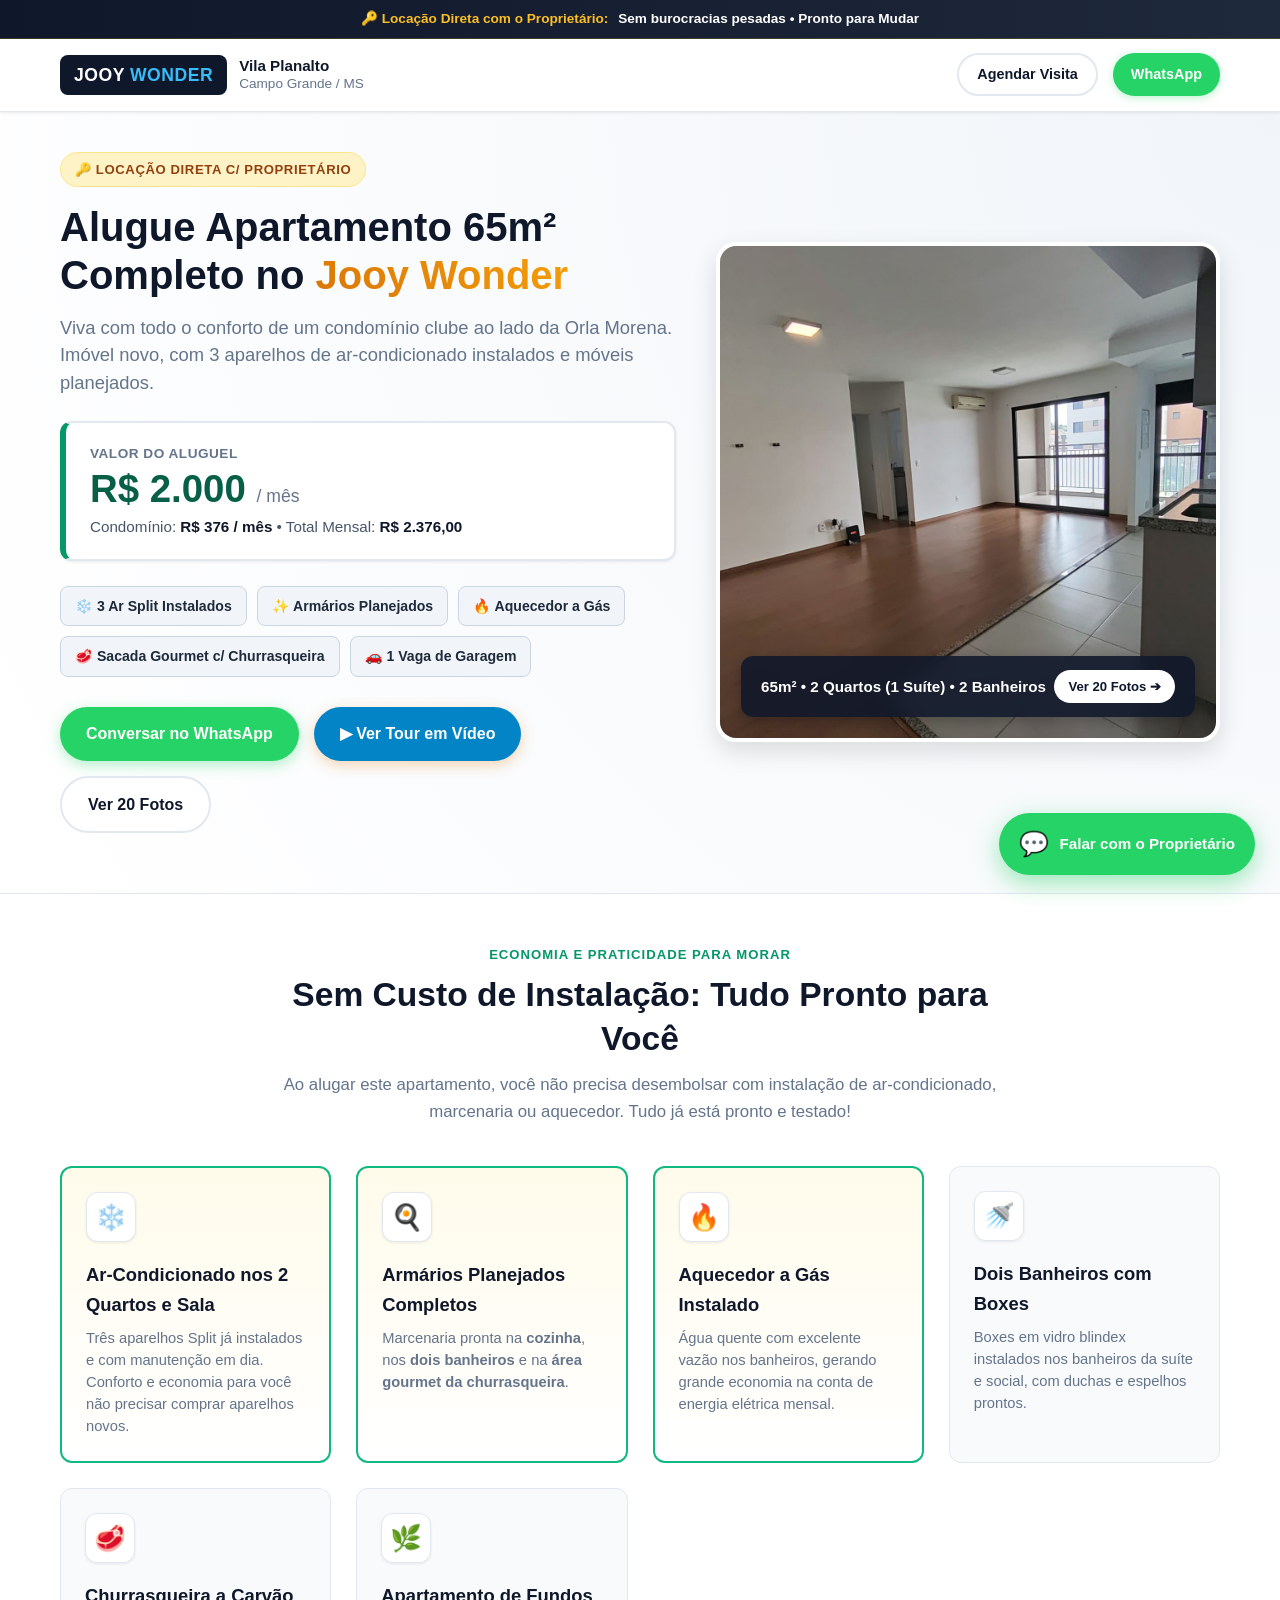
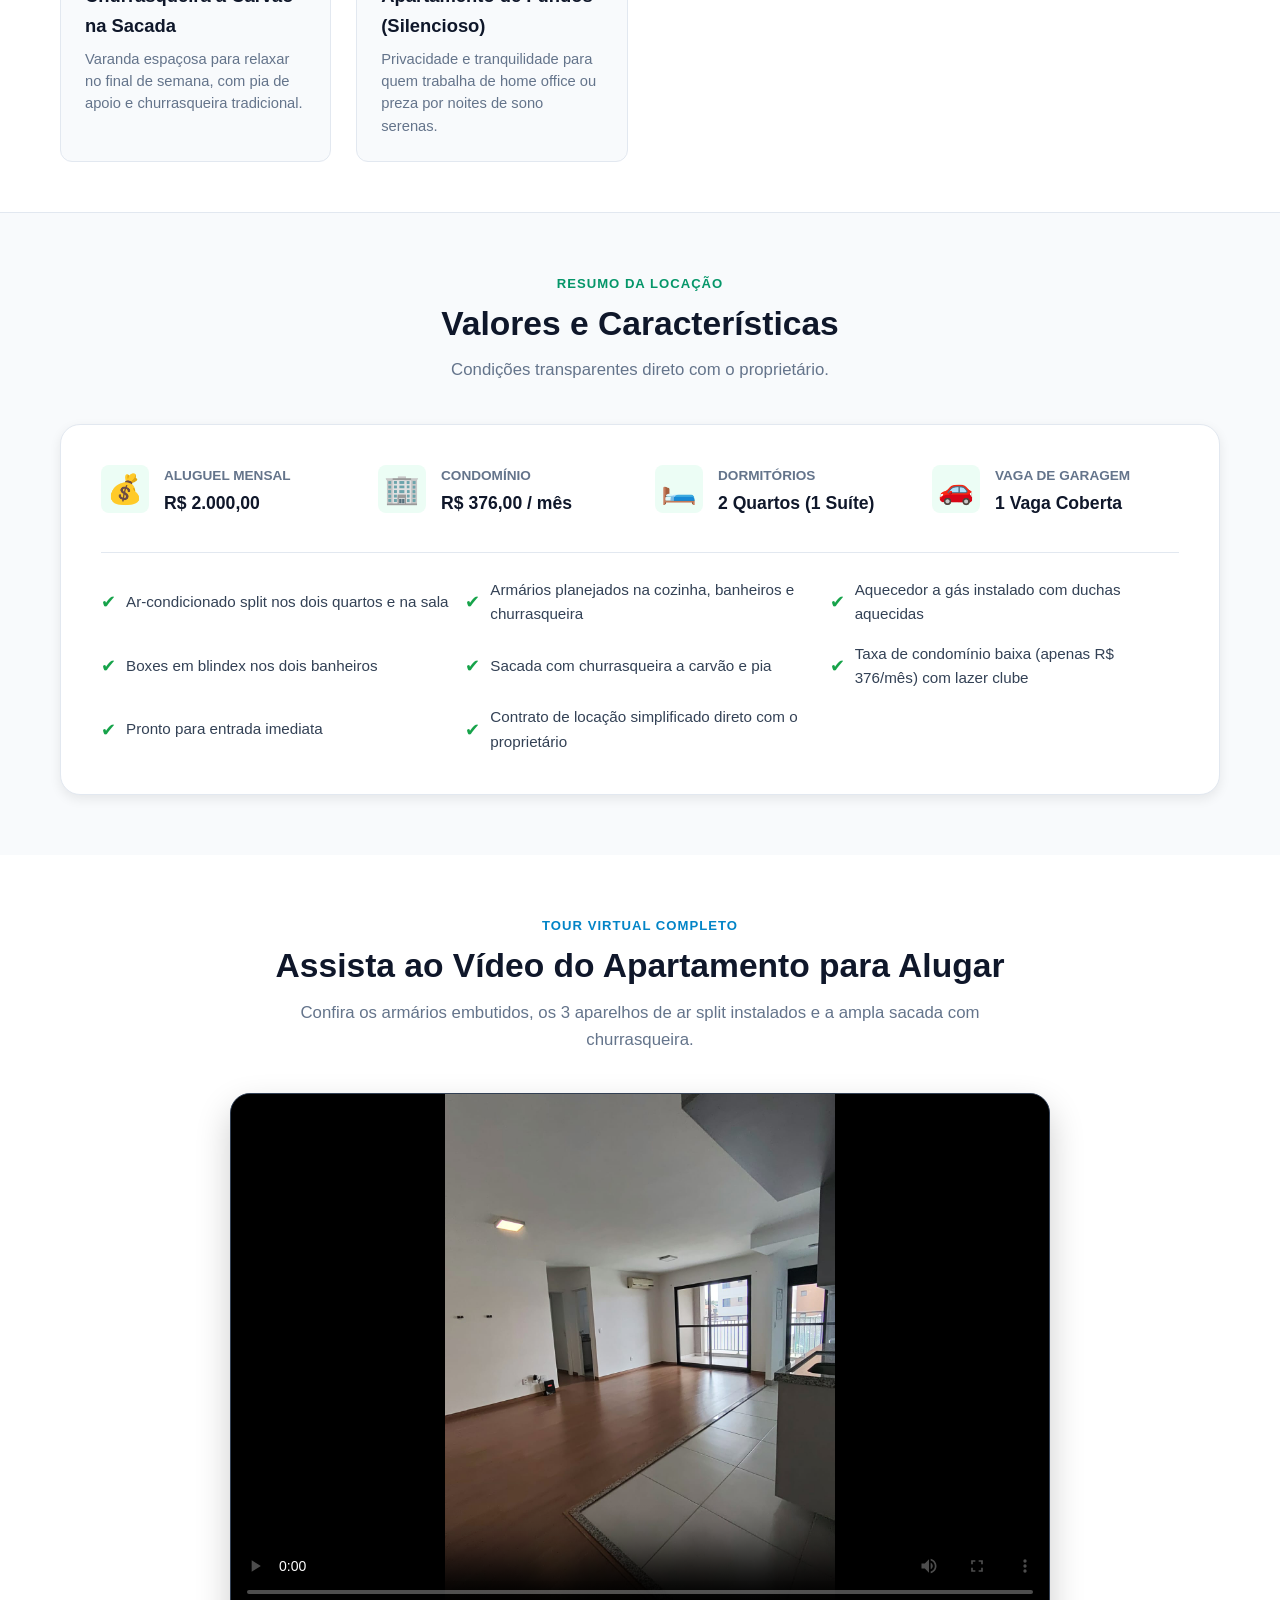
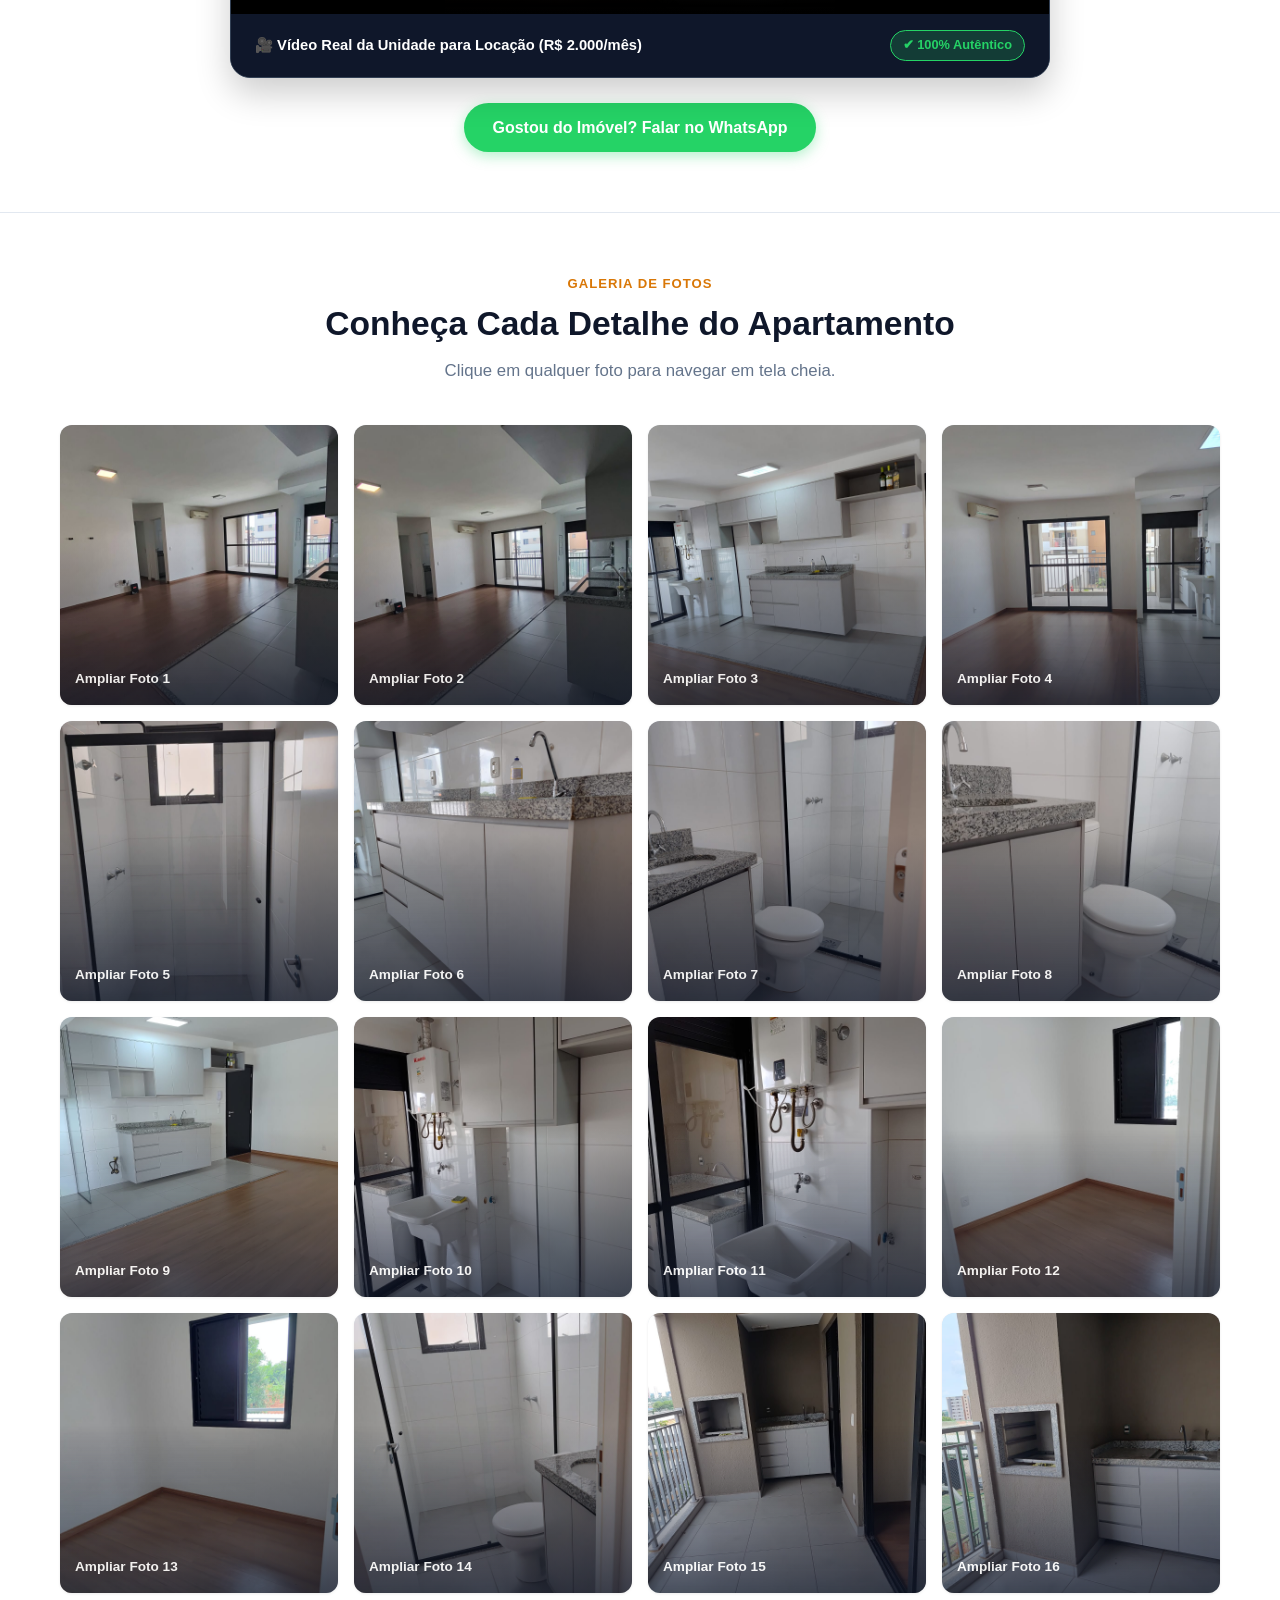
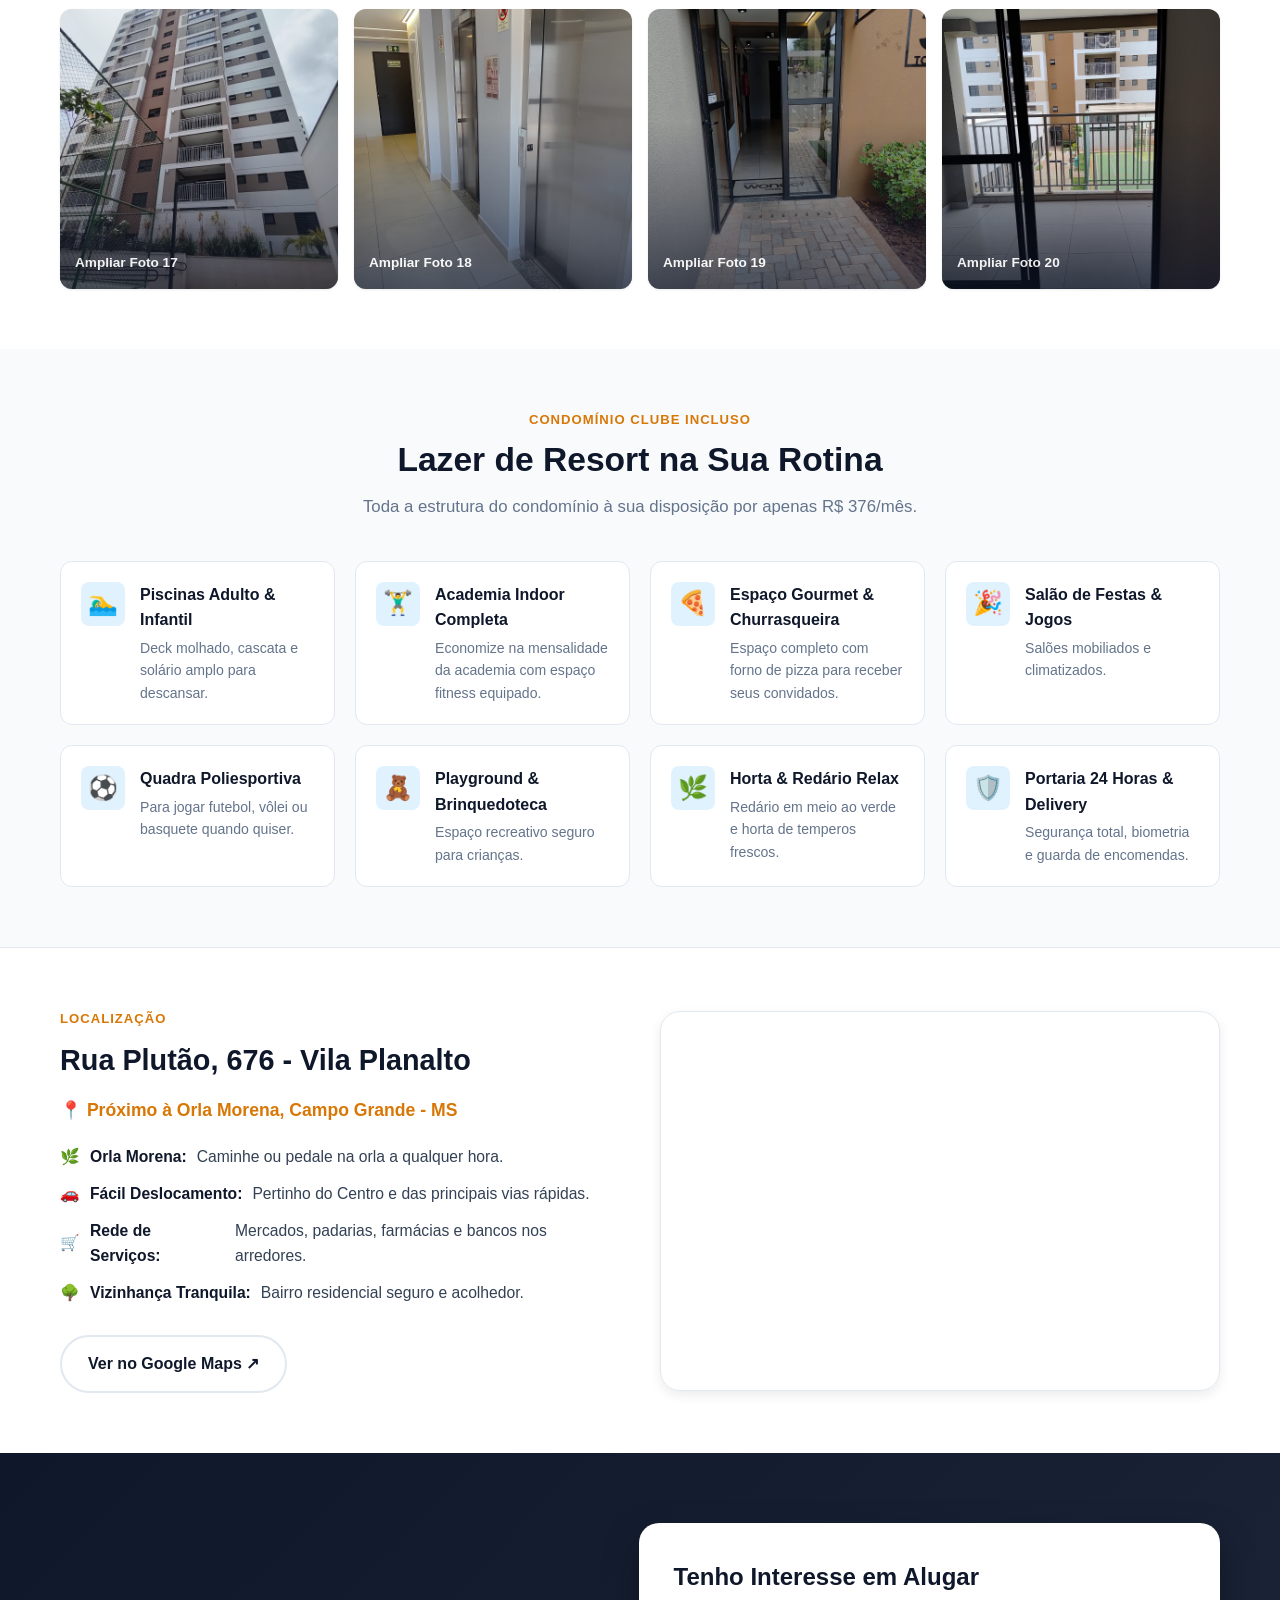
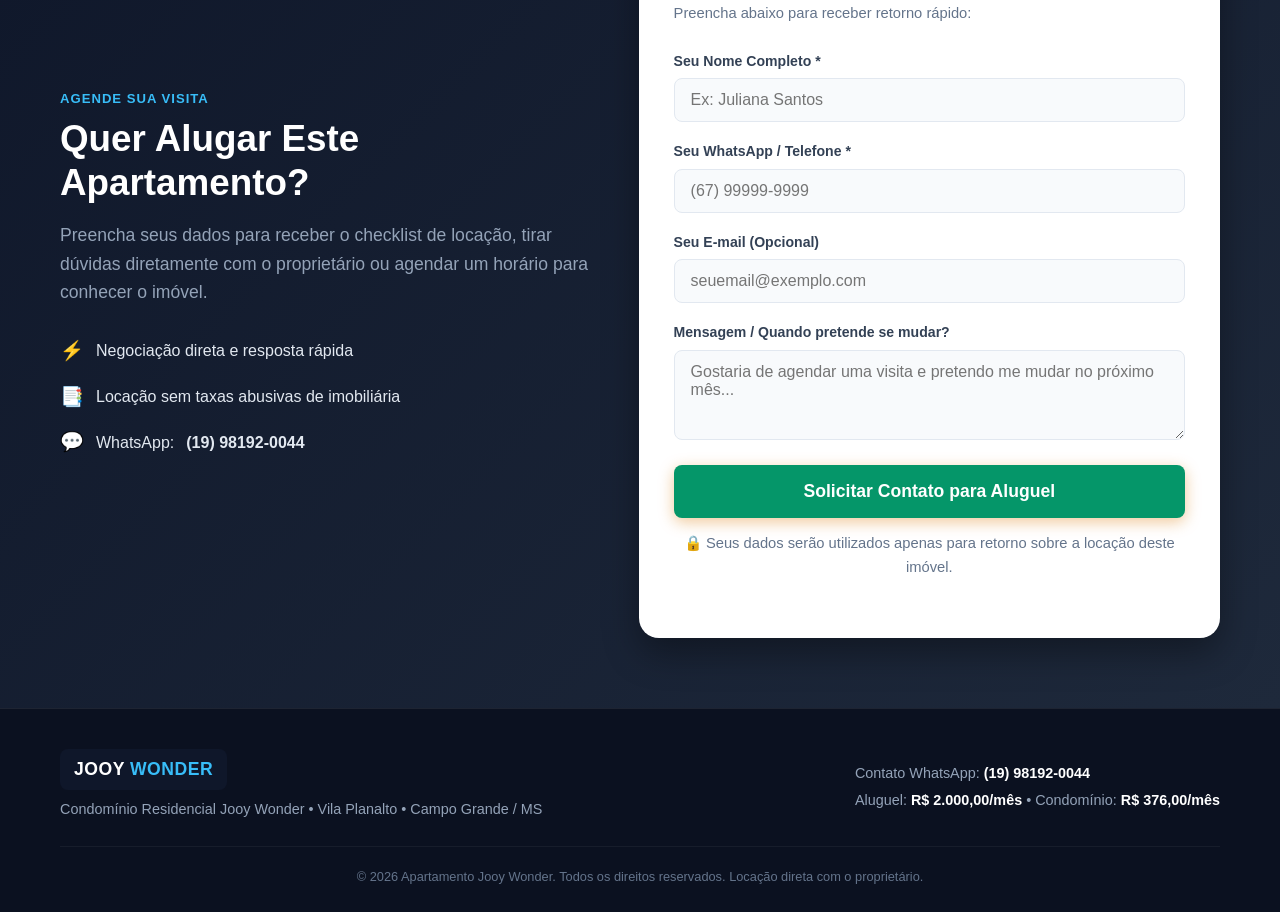
==== commit e1f1c49d: "feat: adiciona secao de tour em video, configura GTM oficial e webhook do Sheets" ====
--- a/aluguel.html
+++ b/aluguel.html
@@ -11,7 +11,7 @@
   new Date().getTime(),event:'gtm.js'});var f=d.getElementsByTagName(s)[0],
   j=d.createElement(s),dl=l!='dataLayer'?'&l='+l:'';j.async=true;j.src=
   'https://www.googletagmanager.com/gtm.js?id='+i+dl;f.parentNode.insertBefore(j,f);
-  })(window,document,'script','dataLayer','GTM-WONDER01');</script>
+  })(window,document,'script','dataLayer','GTM-MDQLG6R3');</script>
   <!-- End Google Tag Manager -->
 
   <!-- Folha de Estilos Principal -->
@@ -19,7 +19,7 @@
 </head>
 <body data-page-type="Aluguel">
   <!-- Google Tag Manager (noscript) -->
-  <noscript><iframe src="https://www.googletagmanager.com/ns.html?id=GTM-WONDER01"
+  <noscript><iframe src="https://www.googletagmanager.com/ns.html?id=GTM-MDQLG6R3"
   height="0" width="0" style="display:none;visibility:hidden"></iframe></noscript>
   <!-- End Google Tag Manager (noscript) -->
 
@@ -81,8 +81,8 @@
           <a href="https://wa.me/5519981920044" class="btn btn-whatsapp-hero btn-whatsapp">
             <span>Conversar no WhatsApp</span>
           </a>
-          <a href="#contato" class="btn btn-primary" style="background-color: #059669;">
-            Agendar Visita ao Imóvel
+          <a href="#video-tour" class="btn btn-primary" style="background-color: #0284c7;">
+            ▶ Ver Tour em Vídeo
           </a>
           <a href="#galeria" class="btn btn-outline">
             Ver 20 Fotos
@@ -226,6 +226,41 @@
           <div class="feature-check-item">
             <span class="check">✔</span> Contrato de locação simplificado direto com o proprietário
           </div>
+        </div>
+      </div>
+    </div>
+  </section>
+
+  <!-- Seção de Tour em Vídeo -->
+  <section class="section-video" id="video-tour">
+    <div class="container">
+      <div class="section-header">
+        <div class="section-tag" style="color: #0284c7;">Tour Virtual Completo</div>
+        <h2 class="section-title">Assista ao Vídeo do Apartamento para Alugar</h2>
+        <p class="section-desc">Confira os armários embutidos, os 3 aparelhos de ar split instalados e a ampla sacada com churrasqueira.</p>
+      </div>
+
+      <div class="video-wrapper">
+        <div class="video-card">
+          <video 
+            class="video-player" 
+            controls 
+            playsinline 
+            preload="metadata" 
+            poster="assets/images/foto-01.jpeg"
+            id="main-video-player">
+            <source src="assets/videos/tour-apartamento.mp4" type="video/mp4">
+            Seu navegador não suporta a reprodução de vídeos em HTML5.
+          </video>
+          <div class="video-footer-info">
+            <span>🎥 Vídeo Real da Unidade para Locação (R$ 2.000/mês)</span>
+            <span class="badge-real">✔ 100% Autêntico</span>
+          </div>
+        </div>
+        <div style="text-align: center; margin-top: 25px;">
+          <a href="https://wa.me/5519981920044" class="btn btn-whatsapp-hero btn-whatsapp" style="padding: 12px 28px;">
+            <span>Gostou do Imóvel? Falar no WhatsApp</span>
+          </a>
         </div>
       </div>
     </div>
--- a/assets/css/style.css
+++ b/assets/css/style.css
@@ -546,6 +546,66 @@
 }
 
 /* ==========================================================================
+   SEÇÃO DE TOUR EM VÍDEO
+   ========================================================================== */
+.section-video {
+  padding: 60px 0;
+  background: #ffffff;
+  border-bottom: 1px solid var(--border-color);
+}
+
+.video-wrapper {
+  max-width: 820px;
+  margin: 0 auto;
+}
+
+.video-card {
+  position: relative;
+  background: #0f172a;
+  border-radius: var(--radius-lg);
+  overflow: hidden;
+  box-shadow: 0 15px 35px rgba(0, 0, 0, 0.2);
+  border: 1px solid #334155;
+}
+
+.video-player {
+  width: 100%;
+  max-height: 520px;
+  display: block;
+  background: #000000;
+  outline: none;
+}
+
+.video-footer-info {
+  display: flex;
+  justify-content: space-between;
+  align-items: center;
+  padding: 16px 24px;
+  background: #0f172a;
+  color: #ffffff;
+  flex-wrap: wrap;
+  gap: 12px;
+}
+
+.video-footer-info span {
+  font-size: 0.92rem;
+  font-weight: 600;
+  display: flex;
+  align-items: center;
+  gap: 8px;
+}
+
+.video-footer-info .badge-real {
+  background: rgba(37, 211, 102, 0.2);
+  color: #25d366;
+  border: 1px solid #25d366;
+  padding: 4px 12px;
+  border-radius: 20px;
+  font-size: 0.8rem;
+  font-weight: 700;
+}
+
+/* ==========================================================================
    GALERIA DE FOTOS INTERATIVA (LIGHTBOX)
    ========================================================================== */
 .section-gallery {
